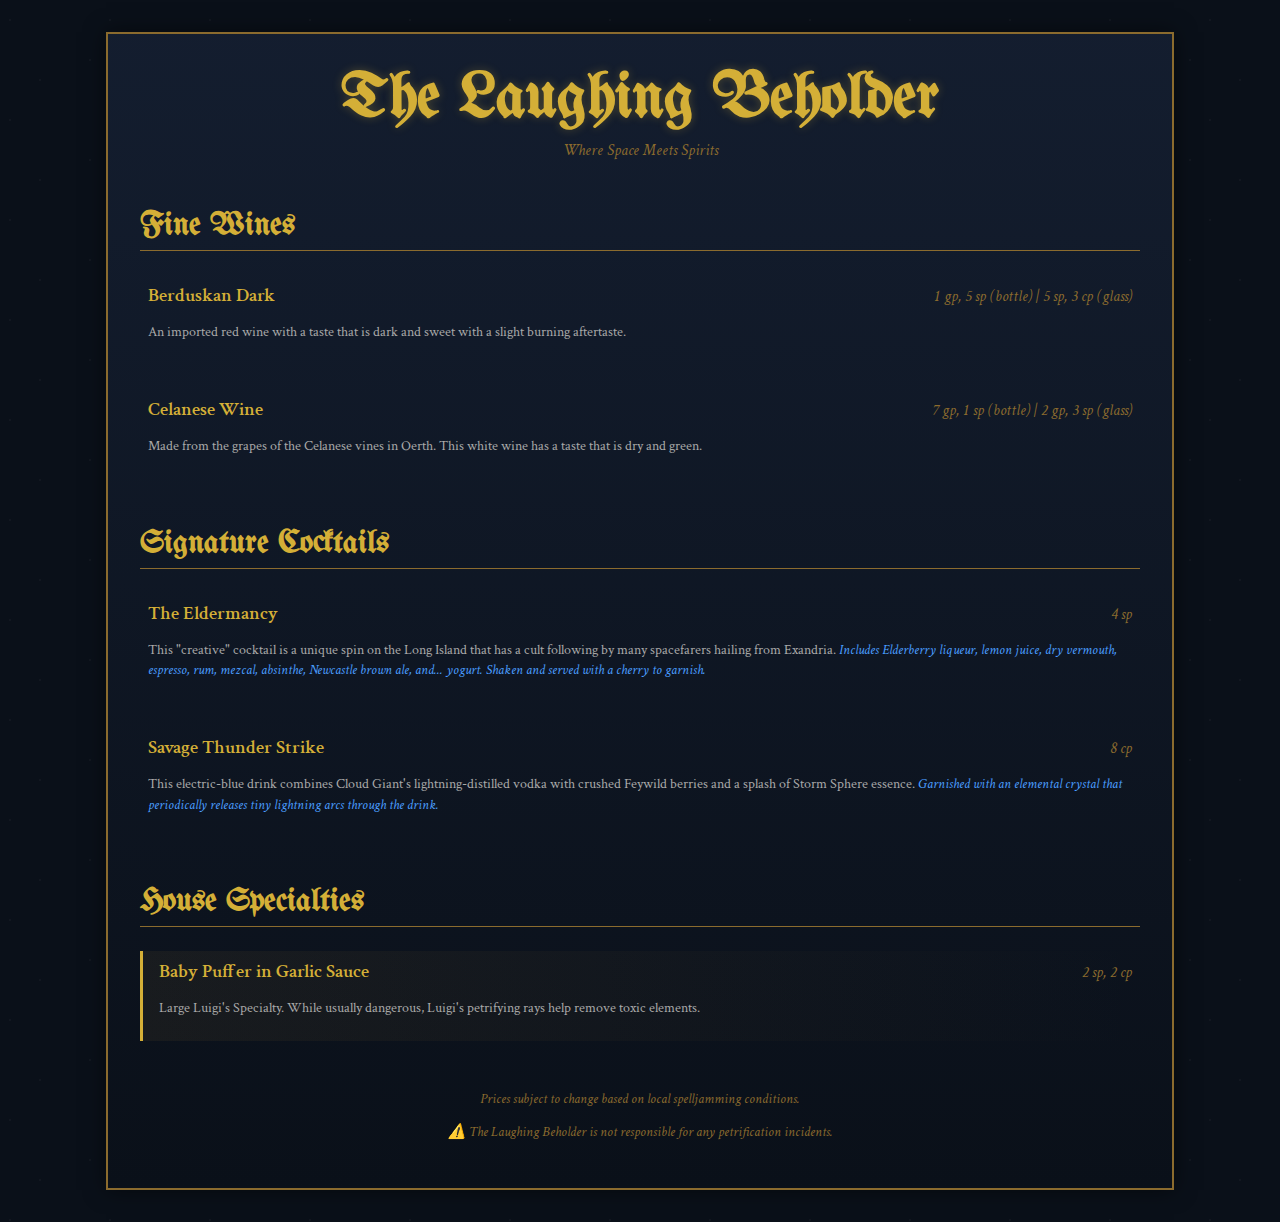
==== index.html @ add918ee "Rename index to index.html" ====
<!DOCTYPE html>
<html lang="en">
<head>
<style>
@import url('https://fonts.googleapis.com/css2?family=UnifrakturMaguntia&family=Crimson+Text:ital,wght@0,400;0,600;1,400&display=swap');

body {
  background-color: #0a1019;
  color: #d4d4d4;
  font-family: 'Crimson Text', serif;
  margin: 0;
  padding: 2rem;
  background-image: 
    radial-gradient(circle at 10% 20%, rgba(255, 255, 255, 0.03) 1px, transparent 1px),
    radial-gradient(circle at 90% 60%, rgba(255, 255, 255, 0.03) 1px, transparent 1px),
    radial-gradient(circle at 40% 80%, rgba(255, 255, 255, 0.03) 1px, transparent 1px);
  background-size: 100px 100px;
}

.container {
  max-width: 1000px;
  margin: 0 auto;
  padding: 2rem;
  background: linear-gradient(to bottom, rgba(20, 30, 48, 0.95), rgba(10, 16, 25, 0.95));
  border: 2px solid #8b6b2e;
  position: relative;
  box-shadow: 0 0 20px rgba(0,0,0,0.5);
}

.corner-decoration {
  position: absolute;
  width: 100px;
  height: 100px;
  border: 2px solid #8b6b2e;
  opacity: 0.8;
}

.top-left {
  top: -2px;
  left: -2px;
  border-right: none;
  border-bottom: none;
}

.top-right {
  top: -2px;
  right: -2px;
  border-left: none;
  border-bottom: none;
}

.bottom-left {
  bottom: -2px;
  left: -2px;
  border-right: none;
  border-top: none;
}

.bottom-right {
  bottom: -2px;
  right: -2px;
  border-left: none;
  border-top: none;
}

.header {
  text-align: center;
  margin-bottom: 3rem;
  position: relative;
}

.title {
  font-family: 'UnifrakturMaguntia', cursive;
  font-size: 4rem;
  color: #d4af37;
  margin: 0;
  text-shadow: 0 0 10px rgba(212, 175, 55, 0.3);
}

.subtitle {
  font-style: italic;
  color: #8b6b2e;
  margin-top: 0.5rem;
}

.section-title {
  font-family: 'UnifrakturMaguntia', cursive;
  color: #d4af37;
  font-size: 2rem;
  margin: 2rem 0 1rem;
  padding-bottom: 0.5rem;
  border-bottom: 1px solid #8b6b2e;
}

.menu-item {
  margin: 1.5rem 0;
  padding: 0.5rem;
  transition: background-color 0.3s;
}

.menu-item:hover {
  background-color: rgba(139, 107, 46, 0.1);
}

.item-header {
  display: flex;
  justify-content: space-between;
  align-items: baseline;
  margin-bottom: 0.3rem;
}

.item-name {
  font-weight: 600;
  color: #d4af37;
  font-size: 1.2rem;
}

.price {
  color: #8b6b2e;
  font-style: italic;
}

.description {
  color: #a8a8a8;
  font-size: 0.9rem;
  line-height: 1.4;
}

.specialty {
  background: linear-gradient(to right, rgba(139, 107, 46, 0.1), transparent);
  border-left: 3px solid #d4af37;
  padding-left: 1rem;
}

.magical-effect {
  color: #4a9eff;
  font-style: italic;
}

.footer {
  text-align: center;
  margin-top: 3rem;
  font-style: italic;
  color: #8b6b2e;
  font-size: 0.9rem;
}

.menu-section {
  margin-bottom: 3rem;
}
</style>
</head>
<body>
<div class="container">
  <div class="corner-decoration top-left"></div>
  <div class="corner-decoration top-right"></div>
  <div class="corner-decoration bottom-left"></div>
  <div class="corner-decoration bottom-right"></div>

  <div class="header">
    <h1 class="title">The Laughing Beholder</h1>
    <p class="subtitle">Where Space Meets Spirits</p>
  </div>

  <div class="menu-section">
    <h2 class="section-title">Fine Wines</h2>
    <div class="menu-item">
      <div class="item-header">
        <span class="item-name">Berduskan Dark</span>
        <span class="price">1 gp, 5 sp (bottle) | 5 sp, 3 cp (glass)</span>
      </div>
      <p class="description">An imported red wine with a taste that is dark and sweet with a slight burning aftertaste.</p>
    </div>
    
    <div class="menu-item">
      <div class="item-header">
        <span class="item-name">Celanese Wine</span>
        <span class="price">7 gp, 1 sp (bottle) | 2 gp, 3 sp (glass)</span>
      </div>
      <p class="description">Made from the grapes of the Celanese vines in Oerth. This white wine has a taste that is dry and green.</p>
    </div>
  </div>

  <div class="menu-section">
    <h2 class="section-title">Signature Cocktails</h2>
    <div class="menu-item">
      <div class="item-header">
        <span class="item-name">The Eldermancy</span>
        <span class="price">4 sp</span>
      </div>
      <p class="description">
        This "creative" cocktail is a unique spin on the Long Island that has a cult following by many spacefarers hailing from Exandria. 
        <span class="magical-effect">Includes Elderberry liqueur, lemon juice, dry vermouth, espresso, rum, mezcal, absinthe, Newcastle brown ale, and... yogurt. Shaken and served with a cherry to garnish.</span>
      </p>
    </div>
    
    <div class="menu-item">
      <div class="item-header">
        <span class="item-name">Savage Thunder Strike</span>
        <span class="price">8 cp</span>
      </div>
      <p class="description">
        This electric-blue drink combines Cloud Giant's lightning-distilled vodka with crushed Feywild berries and a splash of Storm Sphere essence. 
        <span class="magical-effect">Garnished with an elemental crystal that periodically releases tiny lightning arcs through the drink.</span>
      </p>
    </div>
  </div>

  <div class="menu-section">
    <h2 class="section-title">House Specialties</h2>
    <div class="menu-item specialty">
      <div class="item-header">
        <span class="item-name">Baby Puffer in Garlic Sauce</span>
        <span class="price">2 sp, 2 cp</span>
      </div>
      <p class="description">Large Luigi's Specialty. While usually dangerous, Luigi's petrifying rays help remove toxic elements.</p>
    </div>
  </div>

  <div class="footer">
    <p>Prices subject to change based on local spelljamming conditions.</p>
    <p>⚠️ The Laughing Beholder is not responsible for any petrification incidents.</p>
  </div>
</div>
</body>
</html>
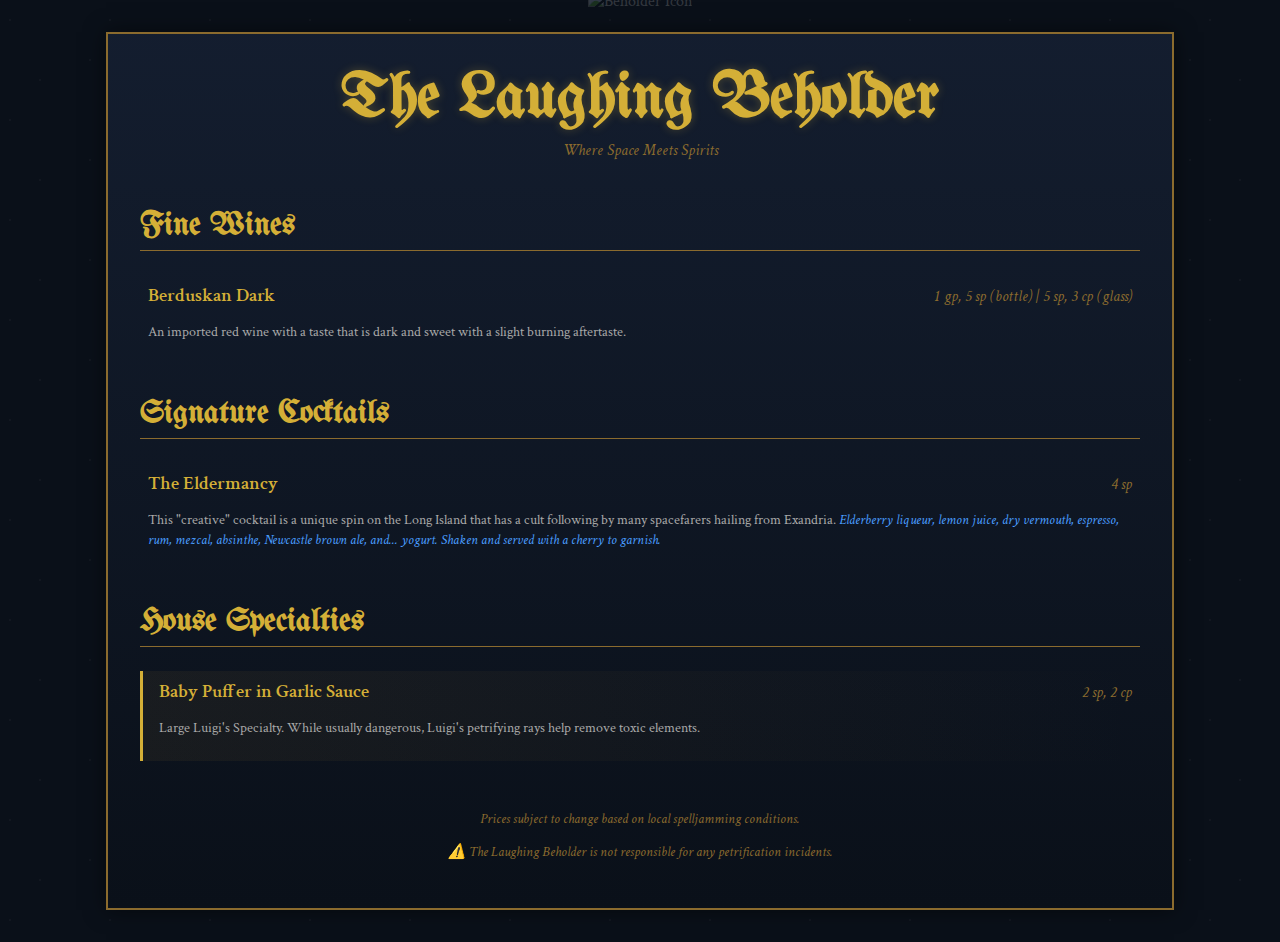
==== commit cd6c3b59: "Update index.html" ====
--- a/index.html
+++ b/index.html
@@ -1,168 +1,183 @@
 <!DOCTYPE html>
-<html lang="en">
+<html>
 <head>
-<style>
-@import url('https://fonts.googleapis.com/css2?family=UnifrakturMaguntia&family=Crimson+Text:ital,wght@0,400;0,600;1,400&display=swap');
-
-body {
-  background-color: #0a1019;
-  color: #d4d4d4;
-  font-family: 'Crimson Text', serif;
-  margin: 0;
-  padding: 2rem;
-  background-image: 
-    radial-gradient(circle at 10% 20%, rgba(255, 255, 255, 0.03) 1px, transparent 1px),
-    radial-gradient(circle at 90% 60%, rgba(255, 255, 255, 0.03) 1px, transparent 1px),
-    radial-gradient(circle at 40% 80%, rgba(255, 255, 255, 0.03) 1px, transparent 1px);
-  background-size: 100px 100px;
-}
-
-.container {
-  max-width: 1000px;
-  margin: 0 auto;
-  padding: 2rem;
-  background: linear-gradient(to bottom, rgba(20, 30, 48, 0.95), rgba(10, 16, 25, 0.95));
-  border: 2px solid #8b6b2e;
-  position: relative;
-  box-shadow: 0 0 20px rgba(0,0,0,0.5);
-}
-
-.corner-decoration {
-  position: absolute;
-  width: 100px;
-  height: 100px;
-  border: 2px solid #8b6b2e;
-  opacity: 0.8;
-}
-
-.top-left {
-  top: -2px;
-  left: -2px;
-  border-right: none;
-  border-bottom: none;
-}
-
-.top-right {
-  top: -2px;
-  right: -2px;
-  border-left: none;
-  border-bottom: none;
-}
-
-.bottom-left {
-  bottom: -2px;
-  left: -2px;
-  border-right: none;
-  border-top: none;
-}
-
-.bottom-right {
-  bottom: -2px;
-  right: -2px;
-  border-left: none;
-  border-top: none;
-}
-
-.header {
-  text-align: center;
-  margin-bottom: 3rem;
-  position: relative;
-}
-
-.title {
-  font-family: 'UnifrakturMaguntia', cursive;
-  font-size: 4rem;
-  color: #d4af37;
-  margin: 0;
-  text-shadow: 0 0 10px rgba(212, 175, 55, 0.3);
-}
-
-.subtitle {
-  font-style: italic;
-  color: #8b6b2e;
-  margin-top: 0.5rem;
-}
-
-.section-title {
-  font-family: 'UnifrakturMaguntia', cursive;
-  color: #d4af37;
-  font-size: 2rem;
-  margin: 2rem 0 1rem;
-  padding-bottom: 0.5rem;
-  border-bottom: 1px solid #8b6b2e;
-}
-
-.menu-item {
-  margin: 1.5rem 0;
-  padding: 0.5rem;
-  transition: background-color 0.3s;
-}
-
-.menu-item:hover {
-  background-color: rgba(139, 107, 46, 0.1);
-}
-
-.item-header {
-  display: flex;
-  justify-content: space-between;
-  align-items: baseline;
-  margin-bottom: 0.3rem;
-}
-
-.item-name {
-  font-weight: 600;
-  color: #d4af37;
-  font-size: 1.2rem;
-}
-
-.price {
-  color: #8b6b2e;
-  font-style: italic;
-}
-
-.description {
-  color: #a8a8a8;
-  font-size: 0.9rem;
-  line-height: 1.4;
-}
-
-.specialty {
-  background: linear-gradient(to right, rgba(139, 107, 46, 0.1), transparent);
-  border-left: 3px solid #d4af37;
-  padding-left: 1rem;
-}
-
-.magical-effect {
-  color: #4a9eff;
-  font-style: italic;
-}
-
-.footer {
-  text-align: center;
-  margin-top: 3rem;
-  font-style: italic;
-  color: #8b6b2e;
-  font-size: 0.9rem;
-}
-
-.menu-section {
-  margin-bottom: 3rem;
-}
-</style>
+  <style>
+    @import url('https://fonts.googleapis.com/css2?family=UnifrakturMaguntia&family=Crimson+Text:ital,wght@0,400;0,600;1,400&display=swap');
+
+    body {
+      background-color: #0a1019;
+      color: #d4d4d4;
+      font-family: 'Crimson Text', serif;
+      margin: 0;
+      padding: 2rem;
+      background-image: 
+        radial-gradient(circle at 10% 20%, rgba(255, 255, 255, 0.03) 1px, transparent 1px),
+        radial-gradient(circle at 90% 60%, rgba(255, 255, 255, 0.03) 1px, transparent 1px),
+        radial-gradient(circle at 40% 80%, rgba(255, 255, 255, 0.03) 1px, transparent 1px);
+      background-size: 100px 100px;
+    }
+
+    .container {
+      max-width: 1000px;
+      margin: 0 auto;
+      padding: 2rem;
+      background: linear-gradient(to bottom, rgba(20, 30, 48, 0.95), rgba(10, 16, 25, 0.95));
+      border: 2px solid #8b6b2e;
+      position: relative;
+      box-shadow: 0 0 20px rgba(0,0,0,0.5);
+    }
+
+    .corner-decoration {
+      position: absolute;
+      width: 100px;
+      height: 100px;
+      border: 2px solid #8b6b2e;
+      opacity: 0.8;
+    }
+
+    .top-left {
+      top: -2px;
+      left: -2px;
+      border-right: none;
+      border-bottom: none;
+    }
+
+    .top-right {
+      top: -2px;
+      right: -2px;
+      border-left: none;
+      border-bottom: none;
+    }
+
+    .bottom-left {
+      bottom: -2px;
+      left: -2px;
+      border-right: none;
+      border-top: none;
+    }
+
+    .bottom-right {
+      bottom: -2px;
+      right: -2px;
+      border-left: none;
+      border-top: none;
+    }
+
+    .header {
+      text-align: center;
+      margin-bottom: 3rem;
+      position: relative;
+    }
+
+    .title {
+      font-family: 'UnifrakturMaguntia', cursive;
+      font-size: 4rem;
+      color: #d4af37;
+      margin: 0;
+      text-shadow: 0 0 10px rgba(212, 175, 55, 0.3);
+    }
+
+    .subtitle {
+      font-style: italic;
+      color: #8b6b2e;
+      margin-top: 0.5rem;
+    }
+
+    .section-title {
+      font-family: 'UnifrakturMaguntia', cursive;
+      color: #d4af37;
+      font-size: 2rem;
+      margin: 2rem 0 1rem;
+      padding-bottom: 0.5rem;
+      border-bottom: 1px solid #8b6b2e;
+    }
+
+    .menu-item {
+      margin: 1.5rem 0;
+      padding: 0.5rem;
+      transition: background-color 0.3s;
+    }
+
+    .menu-item:hover {
+      background-color: rgba(139, 107, 46, 0.1);
+    }
+
+    .item-header {
+      display: flex;
+      justify-content: space-between;
+      align-items: baseline;
+      margin-bottom: 0.3rem;
+    }
+
+    .item-name {
+      font-weight: 600;
+      color: #d4af37;
+      font-size: 1.2rem;
+    }
+
+    .price {
+      color: #8b6b2e;
+      font-style: italic;
+    }
+
+    .description {
+      color: #a8a8a8;
+      font-size: 0.9rem;
+      line-height: 1.4;
+    }
+
+    .specialty {
+      background: linear-gradient(to right, rgba(139, 107, 46, 0.1), transparent);
+      border-left: 3px solid #d4af37;
+      padding-left: 1rem;
+    }
+
+    .magical-effect {
+      color: #4a9eff;
+      font-style: italic;
+    }
+
+    .footer {
+      text-align: center;
+      margin-top: 3rem;
+      font-style: italic;
+      color: #8b6b2e;
+      font-size: 0.9rem;
+    }
+
+    .beholder-icon {
+      position: absolute;
+      width: 150px;
+      height: 150px;
+      top: -75px;
+      left: 50%;
+      transform: translateX(-50%);
+      opacity: 0.2;
+    }
+
+    /* Add placeholder for beholder SVG */
+    .beholder-icon img {
+      width: 100%;
+      height: 100%;
+    }
+  </style>
 </head>
 <body>
-<div class="container">
-  <div class="corner-decoration top-left"></div>
-  <div class="corner-decoration top-right"></div>
-  <div class="corner-decoration bottom-left"></div>
-  <div class="corner-decoration bottom-right"></div>
-
-  <div class="header">
-    <h1 class="title">The Laughing Beholder</h1>
-    <p class="subtitle">Where Space Meets Spirits</p>
-  </div>
-
-  <div class="menu-section">
+  <div class="container">
+    <div class="corner-decoration top-left"></div>
+    <div class="corner-decoration top-right"></div>
+    <div class="corner-decoration bottom-left"></div>
+    <div class="corner-decoration bottom-right"></div>
+
+    <div class="header">
+      <div class="beholder-icon">
+        <img src="/api/placeholder/150/150" alt="Beholder Icon">
+      </div>
+      <h1 class="title">The Laughing Beholder</h1>
+      <p class="subtitle">Where Space Meets Spirits</p>
+    </div>
+
+    <!-- Wine Section -->
     <h2 class="section-title">Fine Wines</h2>
     <div class="menu-item">
       <div class="item-header">
@@ -172,16 +187,7 @@
       <p class="description">An imported red wine with a taste that is dark and sweet with a slight burning aftertaste.</p>
     </div>
     
-    <div class="menu-item">
-      <div class="item-header">
-        <span class="item-name">Celanese Wine</span>
-        <span class="price">7 gp, 1 sp (bottle) | 2 gp, 3 sp (glass)</span>
-      </div>
-      <p class="description">Made from the grapes of the Celanese vines in Oerth. This white wine has a taste that is dry and green.</p>
-    </div>
-  </div>
-
-  <div class="menu-section">
+    <!-- Cocktails Section -->
     <h2 class="section-title">Signature Cocktails</h2>
     <div class="menu-item">
       <div class="item-header">
@@ -190,23 +196,11 @@
       </div>
       <p class="description">
         This "creative" cocktail is a unique spin on the Long Island that has a cult following by many spacefarers hailing from Exandria. 
-        <span class="magical-effect">Includes Elderberry liqueur, lemon juice, dry vermouth, espresso, rum, mezcal, absinthe, Newcastle brown ale, and... yogurt. Shaken and served with a cherry to garnish.</span>
+        <span class="magical-effect">Elderberry liqueur, lemon juice, dry vermouth, espresso, rum, mezcal, absinthe, Newcastle brown ale, and... yogurt. Shaken and served with a cherry to garnish.</span>
       </p>
     </div>
-    
-    <div class="menu-item">
-      <div class="item-header">
-        <span class="item-name">Savage Thunder Strike</span>
-        <span class="price">8 cp</span>
-      </div>
-      <p class="description">
-        This electric-blue drink combines Cloud Giant's lightning-distilled vodka with crushed Feywild berries and a splash of Storm Sphere essence. 
-        <span class="magical-effect">Garnished with an elemental crystal that periodically releases tiny lightning arcs through the drink.</span>
-      </p>
-    </div>
-  </div>
-
-  <div class="menu-section">
+
+    <!-- Food Section -->
     <h2 class="section-title">House Specialties</h2>
     <div class="menu-item specialty">
       <div class="item-header">
@@ -215,12 +209,11 @@
       </div>
       <p class="description">Large Luigi's Specialty. While usually dangerous, Luigi's petrifying rays help remove toxic elements.</p>
     </div>
+
+    <div class="footer">
+      <p>Prices subject to change based on local spelljamming conditions.</p>
+      <p>⚠️ The Laughing Beholder is not responsible for any petrification incidents.</p>
+    </div>
   </div>
-
-  <div class="footer">
-    <p>Prices subject to change based on local spelljamming conditions.</p>
-    <p>⚠️ The Laughing Beholder is not responsible for any petrification incidents.</p>
-  </div>
-</div>
 </body>
 </html>
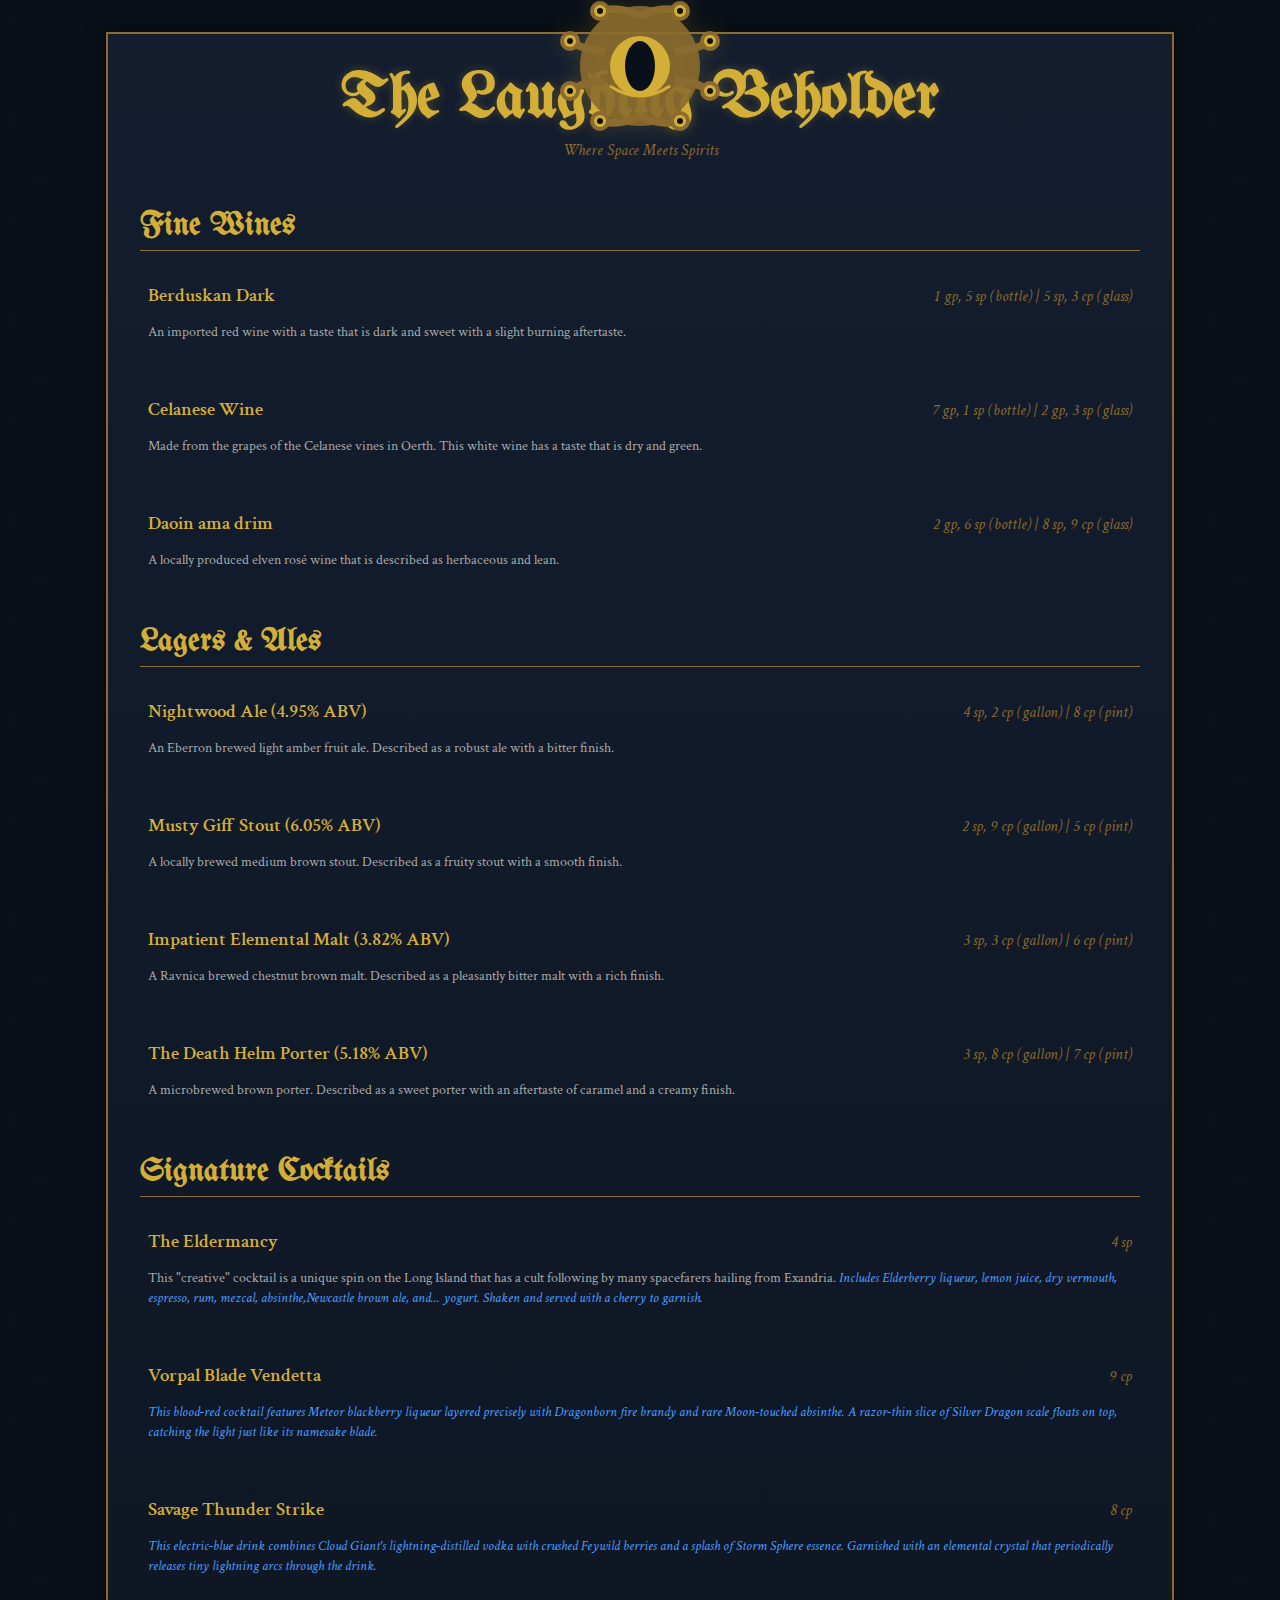
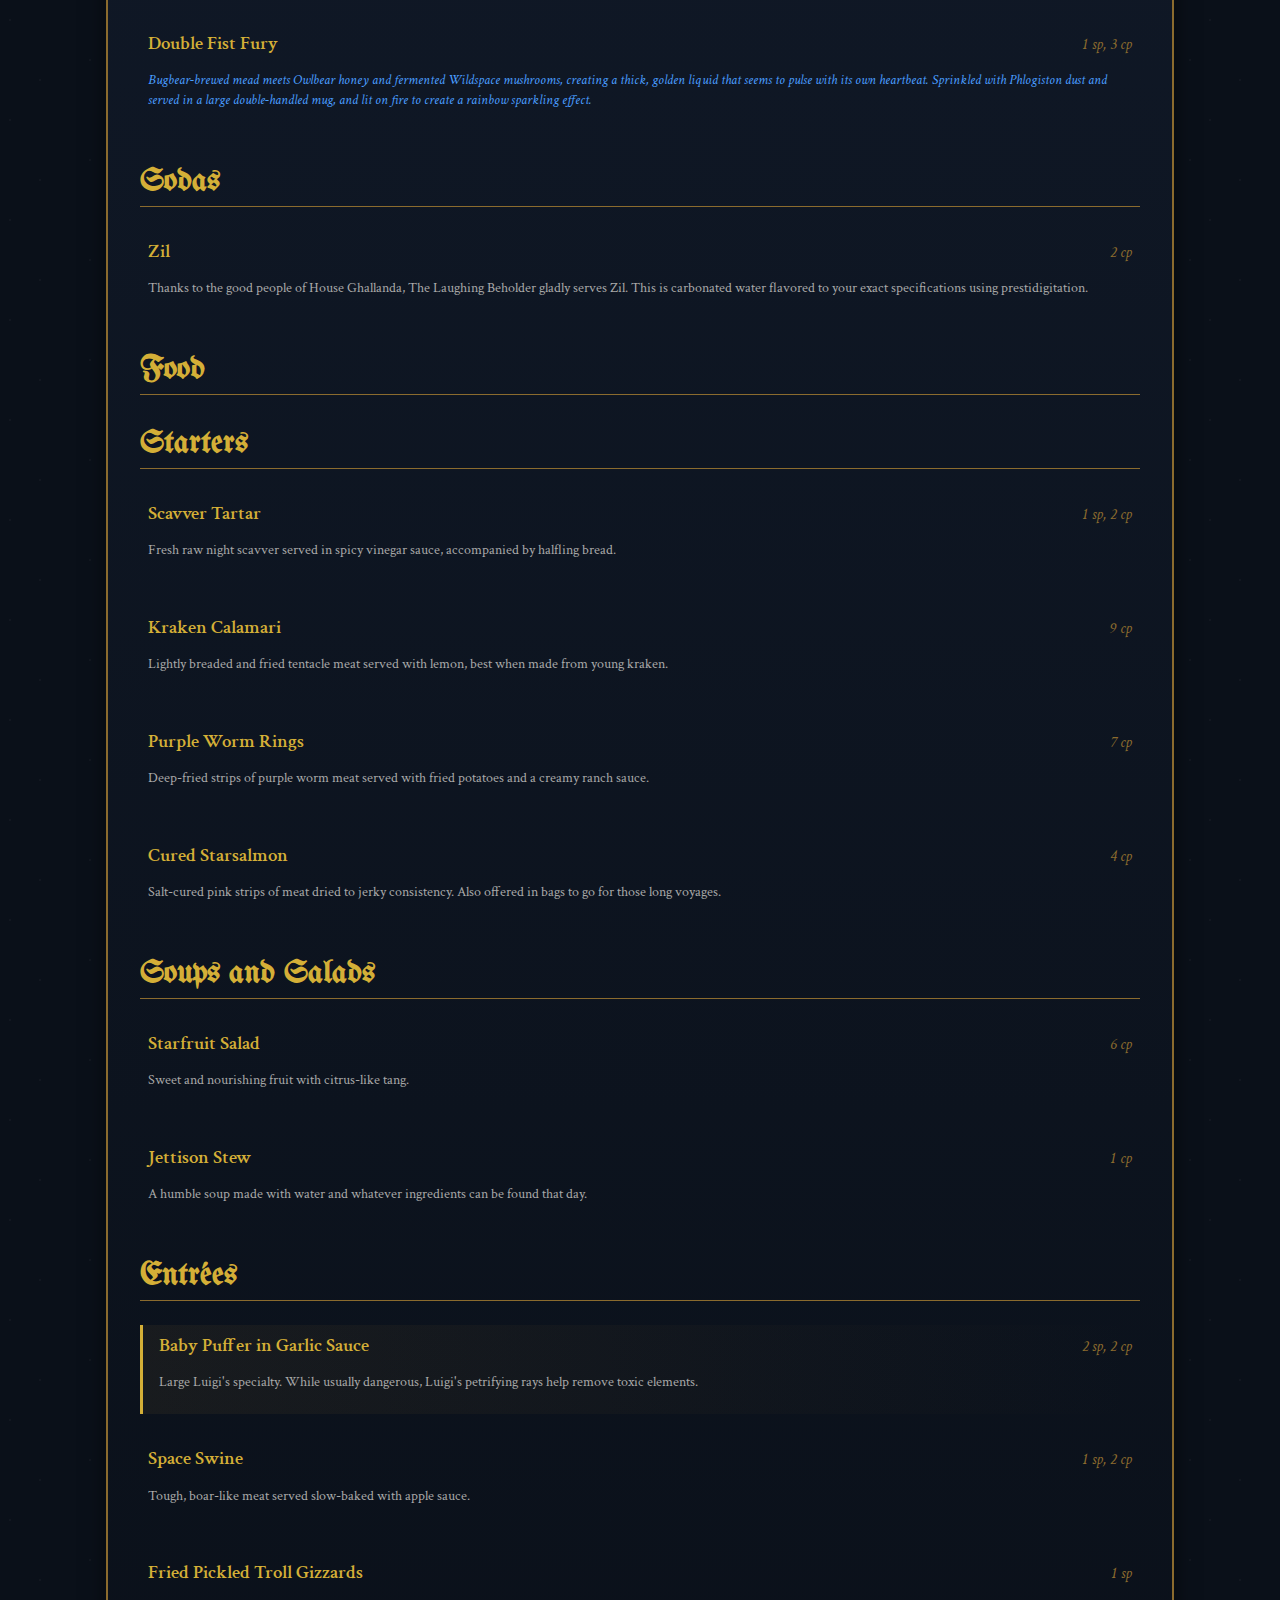
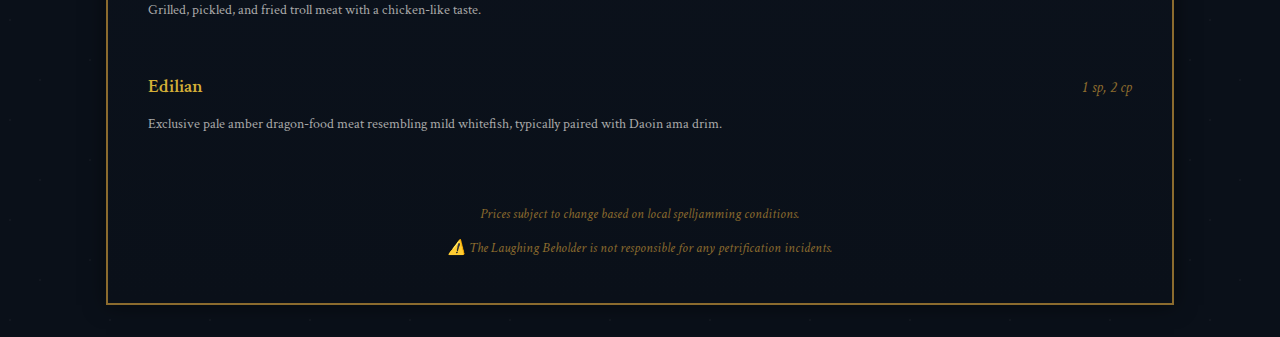
==== commit 79144318: "Update index.html" ====
--- a/index.html
+++ b/index.html
@@ -69,6 +69,48 @@
       position: relative;
     }
 
+    .beholder-icon {
+      position: absolute;
+      width: 200px;
+      height: 200px;
+      top: -100px;
+      left: 50%;
+      transform: translateX(-50%);
+    }
+
+    .beholder-svg {
+      width: 100%;
+      height: 100%;
+      filter: drop-shadow(0 0 10px rgba(212, 175, 55, 0.2));
+    }
+
+    .beholder-eye {
+      animation: blink 4s infinite;
+    }
+
+    .eye-stalk {
+      animation: float 3s infinite;
+      transform-origin: center;
+    }
+
+    .eye-stalk:nth-child(odd) {
+      animation-delay: 0.5s;
+    }
+
+    .eye-stalk:nth-child(even) {
+      animation-delay: 1s;
+    }
+
+    @keyframes blink {
+      0%, 96%, 98% { transform: scaleY(1); }
+      97% { transform: scaleY(0.1); }
+    }
+
+    @keyframes float {
+      0%, 100% { transform: rotate(0deg); }
+      50% { transform: rotate(5deg); }
+    }
+
     .title {
       font-family: 'UnifrakturMaguntia', cursive;
       font-size: 4rem;
@@ -143,22 +185,6 @@
       font-style: italic;
       color: #8b6b2e;
       font-size: 0.9rem;
-    }
-
-    .beholder-icon {
-      position: absolute;
-      width: 150px;
-      height: 150px;
-      top: -75px;
-      left: 50%;
-      transform: translateX(-50%);
-      opacity: 0.2;
-    }
-
-    /* Add placeholder for beholder SVG */
-    .beholder-icon img {
-      width: 100%;
-      height: 100%;
     }
   </style>
 </head>
@@ -171,7 +197,77 @@
 
     <div class="header">
       <div class="beholder-icon">
-        <img src="/api/placeholder/150/150" alt="Beholder Icon">
+        <svg viewBox="0 0 200 200" class="beholder-svg">
+          <!-- Main body circle -->
+          <circle cx="100" cy="100" r="60" fill="#8b6b2e" opacity="0.9"/>
+          
+          <!-- Central eye -->
+          <g class="beholder-eye">
+            <circle cx="100" cy="100" r="30" fill="#d4af37"/>
+            <ellipse cx="100" cy="100" rx="15" ry="25" fill="#0a1019"/>
+          </g>
+          
+          <!-- Eye stalks -->
+          <g class="eye-stalk">
+            <path d="M100,50 Q120,40 140,45" stroke="#8b6b2e" stroke-width="8" fill="none"/>
+            <circle cx="140" cy="45" r="10" fill="#8b6b2e"/>
+            <circle cx="140" cy="45" r="6" fill="#d4af37"/>
+            <circle cx="140" cy="45" r="3" fill="#0a1019"/>
+          </g>
+          
+          <g class="eye-stalk">
+            <path d="M135,85 Q155,85 170,75" stroke="#8b6b2e" stroke-width="8" fill="none"/>
+            <circle cx="170" cy="75" r="10" fill="#8b6b2e"/>
+            <circle cx="170" cy="75" r="6" fill="#d4af37"/>
+            <circle cx="170" cy="75" r="3" fill="#0a1019"/>
+          </g>
+          
+          <g class="eye-stalk">
+            <path d="M135,115 Q155,115 170,125" stroke="#8b6b2e" stroke-width="8" fill="none"/>
+            <circle cx="170" cy="125" r="10" fill="#8b6b2e"/>
+            <circle cx="170" cy="125" r="6" fill="#d4af37"/>
+            <circle cx="170" cy="125" r="3" fill="#0a1019"/>
+          </g>
+          
+          <g class="eye-stalk">
+            <path d="M100,150 Q120,160 140,155" stroke="#8b6b2e" stroke-width="8" fill="none"/>
+            <circle cx="140" cy="155" r="10" fill="#8b6b2e"/>
+            <circle cx="140" cy="155" r="6" fill="#d4af37"/>
+            <circle cx="140" cy="155" r="3" fill="#0a1019"/>
+          </g>
+          
+          <!-- Mirror the stalks for the left side -->
+          <g class="eye-stalk">
+            <path d="M100,50 Q80,40 60,45" stroke="#8b6b2e" stroke-width="8" fill="none"/>
+            <circle cx="60" cy="45" r="10" fill="#8b6b2e"/>
+            <circle cx="60" cy="45" r="6" fill="#d4af37"/>
+            <circle cx="60" cy="45" r="3" fill="#0a1019"/>
+          </g>
+          
+          <g class="eye-stalk">
+            <path d="M65,85 Q45,85 30,75" stroke="#8b6b2e" stroke-width="8" fill="none"/>
+            <circle cx="30" cy="75" r="10" fill="#8b6b2e"/>
+            <circle cx="30" cy="75" r="6" fill="#d4af37"/>
+            <circle cx="30" cy="75" r="3" fill="#0a1019"/>
+          </g>
+          
+          <g class="eye-stalk">
+            <path d="M65,115 Q45,115 30,125" stroke="#8b6b2e" stroke-width="8" fill="none"/>
+            <circle cx="30" cy="125" r="10" fill="#8b6b2e"/>
+            <circle cx="30" cy="125" r="6" fill="#d4af37"/>
+            <circle cx="30" cy="125" r="3" fill="#0a1019"/>
+          </g>
+          
+          <g class="eye-stalk">
+            <path d="M100,150 Q80,160 60,155" stroke="#8b6b2e" stroke-width="8" fill="none"/>
+            <circle cx="60" cy="155" r="10" fill="#8b6b2e"/>
+            <circle cx="60" cy="155" r="6" fill="#d4af37"/>
+            <circle cx="60" cy="155" r="3" fill="#0a1019"/>
+          </g>
+          
+          <!-- Mouth -->
+          <path d="M70,120 Q100,140 130,120" stroke="#d4af37" stroke-width="3" fill="none"/>
+        </svg>
       </div>
       <h1 class="title">The Laughing Beholder</h1>
       <p class="subtitle">Where Space Meets Spirits</p>
@@ -186,7 +282,57 @@
       </div>
       <p class="description">An imported red wine with a taste that is dark and sweet with a slight burning aftertaste.</p>
     </div>
-    
+
+    <div class="menu-item">
+      <div class="item-header">
+        <span class="item-name">Celanese Wine</span>
+        <span class="price">7 gp, 1 sp (bottle) | 2 gp, 3 sp (glass)</span>
+      </div>
+      <p class="description">Made from the grapes of the Celanese vines in Oerth. This white wine has a taste that is dry and green.</p>
+    </div>
+
+    <div class="menu-item">
+      <div class="item-header">
+        <span class="item-name">Daoin ama drim</span>
+        <span class="price">2 gp, 6 sp (bottle) | 8 sp, 9 cp (glass)</span>
+      </div>
+      <p class="description">A locally produced elven rosé wine that is described as herbaceous and lean.</p>
+    </div>
+
+    <!-- Lagers & Ales Section -->
+    <h2 class="section-title">Lagers & Ales</h2>
+    <div class="menu-item">
+      <div class="item-header">
+        <span class="item-name">Nightwood Ale (4.95% ABV)</span>
+        <span class="price">4 sp, 2 cp (gallon) | 8 cp (pint)</span>
+      </div>
+      <p class="description">An Eberron brewed light amber fruit ale. Described as a robust ale with a bitter finish.</p>
+    </div>
+
+    <div class="menu-item">
+      <div class="item-header">
+        <span class="item-name">Musty Giff Stout (6.05% ABV)</span>
+        <span class="price">2 sp, 9 cp (gallon) | 5 cp (pint)</span>
+      </div>
+      <p class="description">A locally brewed medium brown stout. Described as a fruity stout with a smooth finish.</p>
+    </div>
+
+    <div class="menu-item">
+      <div class="item-header">
+        <span class="item-name">Impatient Elemental Malt (3.82% ABV)</span>
+        <span class="price">3 sp, 3 cp (gallon) | 6 cp (pint)</span>
+      </div>
+      <p class="description">A Ravnica brewed chestnut brown malt. Described as a pleasantly bitter malt with a rich finish.</p>
+    </div>
+
+    <div class="menu-item">
+      <div class="item-header">
+        <span class="item-name">The Death Helm Porter (5.18% ABV)</span>
+        <span class="price">3 sp, 8 cp (gallon) | 7 cp (pint)</span>
+      </div>
+      <p class="description">A microbrewed brown porter. Described as a sweet porter with an aftertaste of caramel and a creamy finish.</p>
+    </div>
+
     <!-- Cocktails Section -->
     <h2 class="section-title">Signature Cocktails</h2>
     <div class="menu-item">
@@ -196,18 +342,137 @@
       </div>
       <p class="description">
         This "creative" cocktail is a unique spin on the Long Island that has a cult following by many spacefarers hailing from Exandria. 
-        <span class="magical-effect">Elderberry liqueur, lemon juice, dry vermouth, espresso, rum, mezcal, absinthe, Newcastle brown ale, and... yogurt. Shaken and served with a cherry to garnish.</span>
+        <span class="magical-effect">Includes Elderberry liqueur, lemon juice, dry vermouth, espresso, rum, mezcal, absinthe,Newcastle brown ale, and... yogurt. Shaken and served with a cherry to garnish.</span>
       </p>
     </div>
 
+    <div class="menu-item">
+      <div class="item-header">
+        <span class="item-name">Vorpal Blade Vendetta</span>
+        <span class="price">9 cp</span>
+      </div>
+      <p class="description">
+        <span class="magical-effect">This blood-red cocktail features Meteor blackberry liqueur layered precisely with Dragonborn fire brandy and rare Moon-touched absinthe. A razor-thin slice of Silver Dragon scale floats on top, catching the light just like its namesake blade.</span>
+      </p>
+    </div>
+
+    <div class="menu-item">
+      <div class="item-header">
+        <span class="item-name">Savage Thunder Strike</span>
+        <span class="price">8 cp</span>
+      </div>
+      <p class="description">
+        <span class="magical-effect">This electric-blue drink combines Cloud Giant's lightning-distilled vodka with crushed Feywild berries and a splash of Storm Sphere essence. Garnished with an elemental crystal that periodically releases tiny lightning arcs through the drink.</span>
+      </p>
+    </div>
+
+    <div class="menu-item">
+      <div class="item-header">
+        <span class="item-name">Double Fist Fury</span>
+        <span class="price">1 sp, 3 cp</span>
+      </div>
+      <p class="description">
+        <span class="magical-effect">Bugbear-brewed mead meets Owlbear honey and fermented Wildspace mushrooms, creating a thick, golden liquid that seems to pulse with its own heartbeat. Sprinkled with Phlogiston dust and served in a large double-handled mug, and lit on fire to create a rainbow sparkling effect.</span>
+      </p>
+    </div>
+
+    <!-- Sodas Section -->
+    <h2 class="section-title">Sodas</h2>
+    <div class="menu-item">
+      <div class="item-header">
+        <span class="item-name">Zil</span>
+        <span class="price">2 cp</span>
+      </div>
+      <p class="description">Thanks to the good people of House Ghallanda, The Laughing Beholder gladly serves Zil. This is carbonated water flavored to your exact specifications using prestidigitation.</p>
+    </div>
+
     <!-- Food Section -->
-    <h2 class="section-title">House Specialties</h2>
+    <h2 class="section-title">Food</h2>
+    
+    <!-- Starters -->
+    <h3 class="section-title">Starters</h3>
+    <div class="menu-item">
+      <div class="item-header">
+        <span class="item-name">Scavver Tartar</span>
+        <span class="price">1 sp, 2 cp</span>
+      </div>
+      <p class="description">Fresh raw night scavver served in spicy vinegar sauce, accompanied by halfling bread.</p>
+    </div>
+
+    <div class="menu-item">
+      <div class="item-header">
+        <span class="item-name">Kraken Calamari</span>
+        <span class="price">9 cp</span>
+      </div>
+      <p class="description">Lightly breaded and fried tentacle meat served with lemon, best when made from young kraken.</p>
+    </div>
+
+    <div class="menu-item">
+      <div class="item-header">
+        <span class="item-name">Purple Worm Rings</span>
+        <span class="price">7 cp</span>
+      </div>
+      <p class="description">Deep-fried strips of purple worm meat served with fried potatoes and a creamy ranch sauce.</p>
+    </div>
+
+    <div class="menu-item">
+      <div class="item-header">
+        <span class="item-name">Cured Starsalmon</span>
+        <span class="price">4 cp</span>
+      </div>
+      <p class="description">Salt-cured pink strips of meat dried to jerky consistency. Also offered in bags to go for those long voyages.</p>
+    </div>
+
+    <!-- Soups and Salads -->
+    <h3 class="section-title">Soups and Salads</h3>
+    <div class="menu-item">
+      <div class="item-header">
+        <span class="item-name">Starfruit Salad</span>
+        <span class="price">6 cp</span>
+      </div>
+      <p class="description">Sweet and nourishing fruit with citrus-like tang.</p>
+    </div>
+
+    <div class="menu-item">
+      <div class="item-header">
+        <span class="item-name">Jettison Stew</span>
+        <span class="price">1 cp</span>
+      </div>
+      <p class="description">A humble soup made with water and whatever ingredients can be found that day.</p>
+    </div>
+
+    <!-- Entrées -->
+    <h3 class="section-title">Entrées</h3>
     <div class="menu-item specialty">
       <div class="item-header">
         <span class="item-name">Baby Puffer in Garlic Sauce</span>
         <span class="price">2 sp, 2 cp</span>
       </div>
-      <p class="description">Large Luigi's Specialty. While usually dangerous, Luigi's petrifying rays help remove toxic elements.</p>
+      <p class="description">Large Luigi's specialty. While usually dangerous, Luigi's petrifying rays help remove toxic elements.</p>
+    </div>
+
+    <div class="menu-item">
+      <div class="item-header">
+        <span class="item-name">Space Swine</span>
+        <span class="price">1 sp, 2 cp</span>
+      </div>
+      <p class="description">Tough, boar-like meat served slow-baked with apple sauce.</p>
+    </div>
+
+    <div class="menu-item">
+      <div class="item-header">
+        <span class="item-name">Fried Pickled Troll Gizzards</span>
+        <span class="price">1 sp</span>
+      </div>
+      <p class="description">Grilled, pickled, and fried troll meat with a chicken-like taste.</p>
+    </div>
+
+    <div class="menu-item">
+      <div class="item-header">
+        <span class="item-name">Edilian</span>
+        <span class="price">1 sp, 2 cp</span>
+      </div>
+      <p class="description">Exclusive pale amber dragon-food meat resembling mild whitefish, typically paired with Daoin ama drim.</p>
     </div>
 
     <div class="footer">
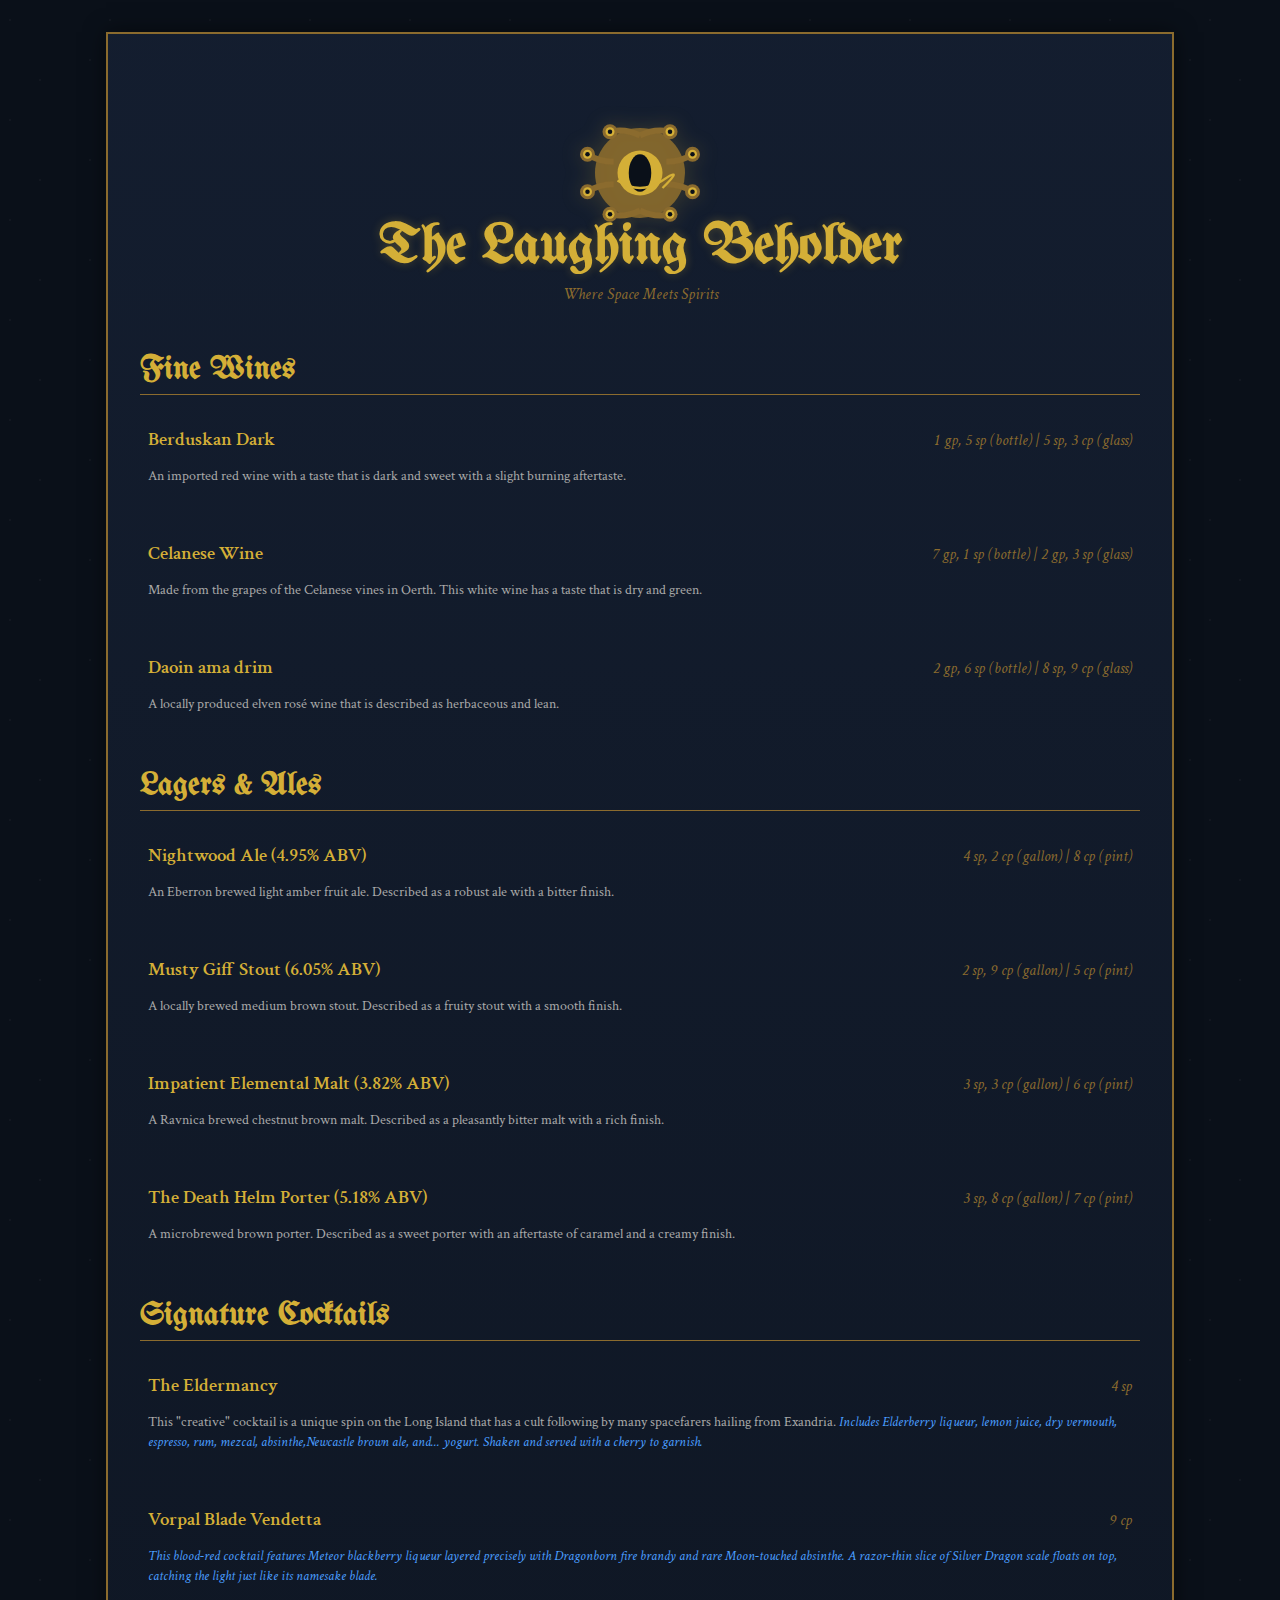
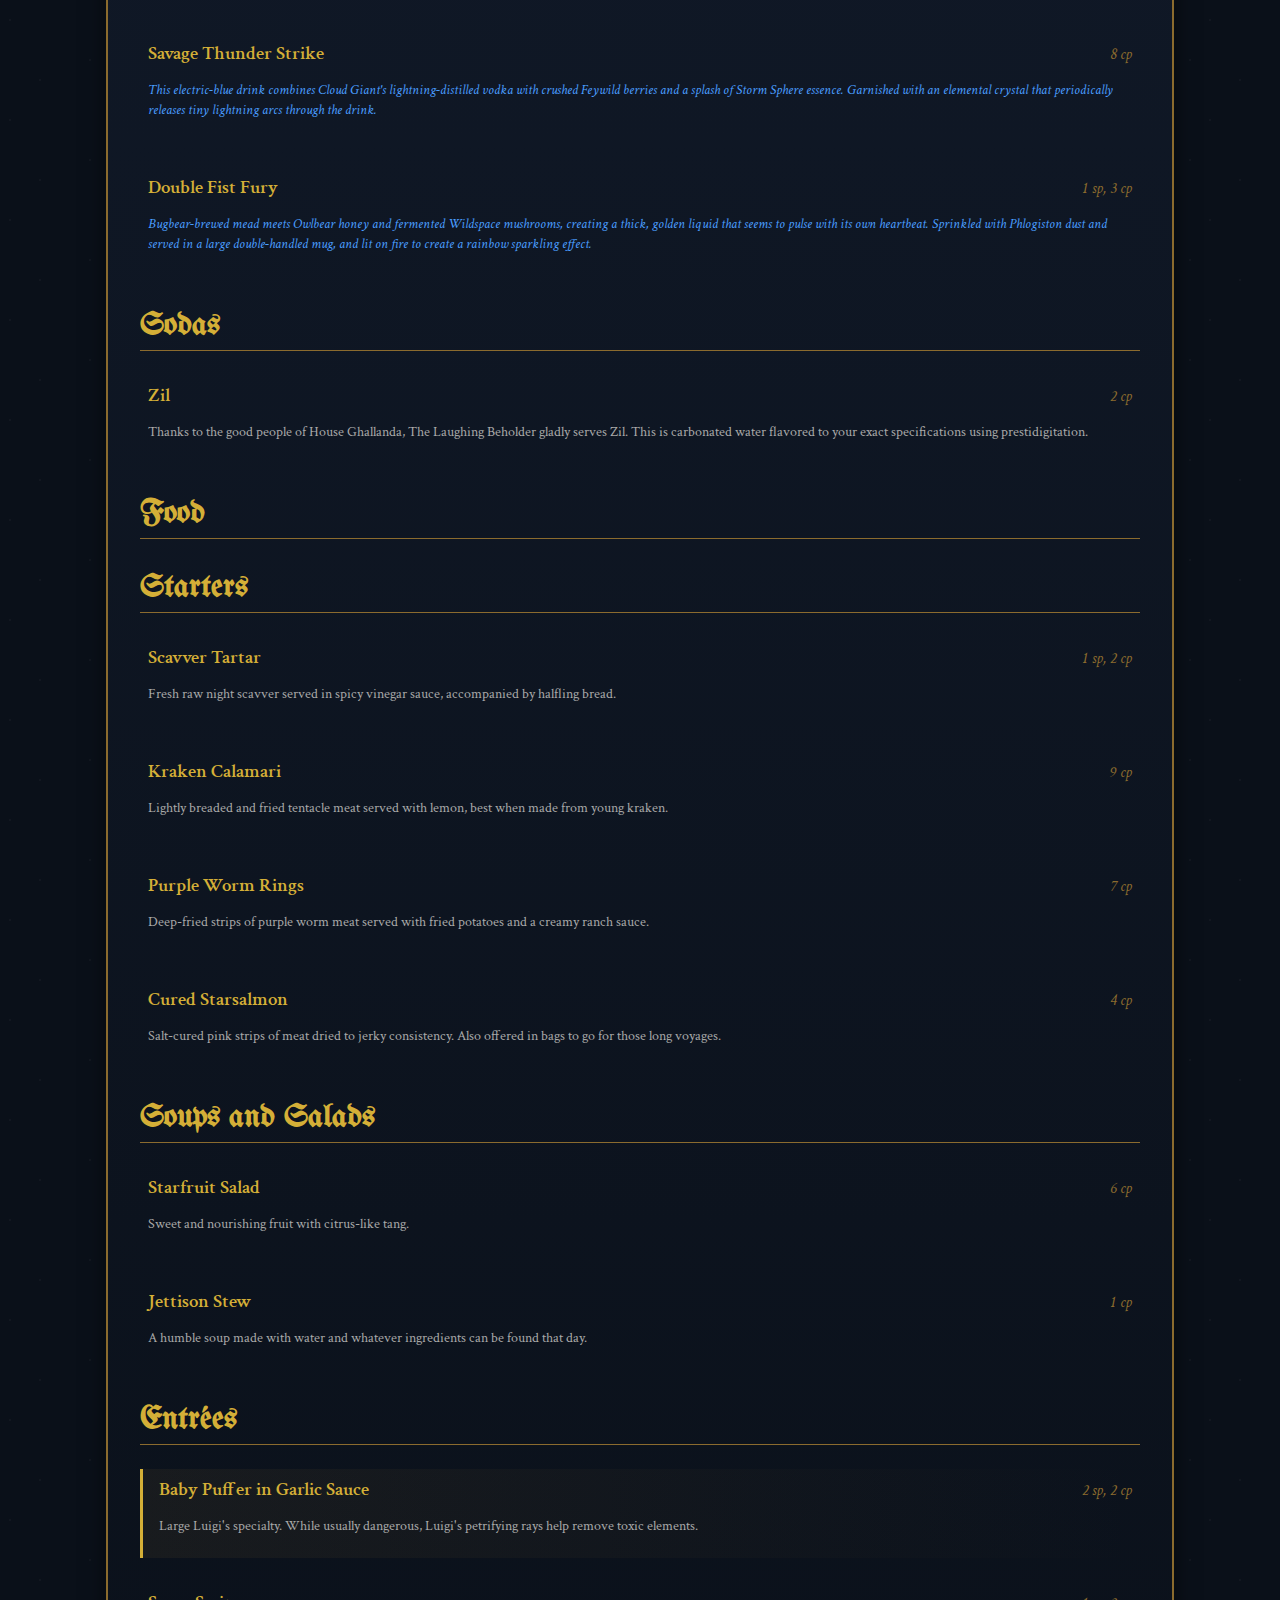
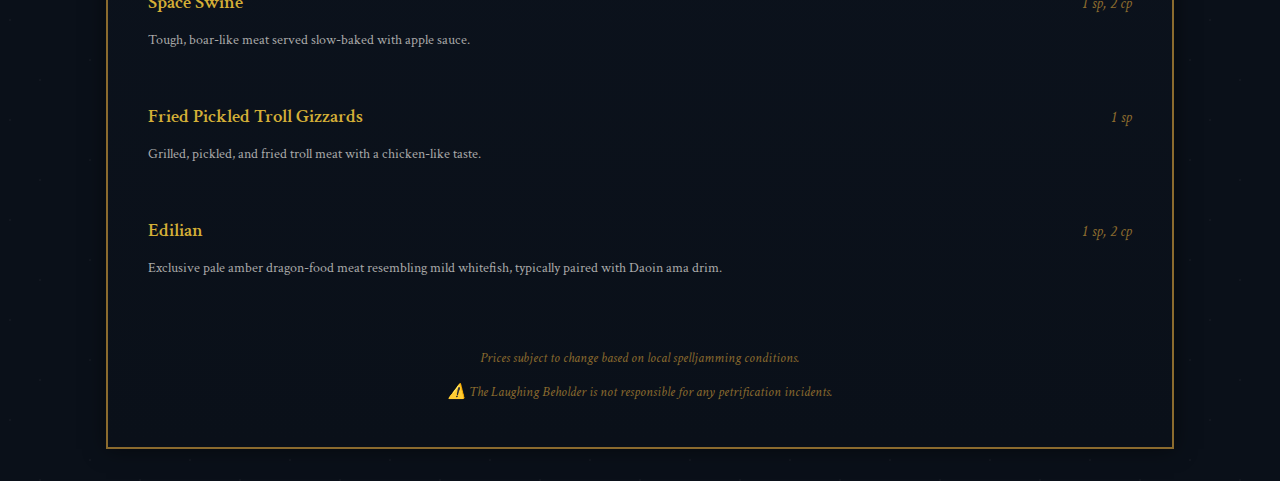
==== commit a2461559: "Update index.html" ====
--- a/index.html
+++ b/index.html
@@ -64,18 +64,17 @@
     }
 
     .header {
-      text-align: center;
-      margin-bottom: 3rem;
-      position: relative;
+        text-align: center;
+        margin-bottom: 3rem;
+        position: relative;
+        padding-top: 2rem; /* Added padding to accommodate the new layout */
     }
 
     .beholder-icon {
-      position: absolute;
-      width: 200px;
-      height: 200px;
-      top: -100px;
-      left: 50%;
-      transform: translateX(-50%);
+        position: relative; /* Changed from absolute */
+        width: 150px; /* Reduced from 200px */
+        height: 150px;
+        margin: 0 auto -30px; /* Centers the icon and overlaps slightly with title */
     }
 
     .beholder-svg {
@@ -112,11 +111,13 @@
     }
 
     .title {
-      font-family: 'UnifrakturMaguntia', cursive;
-      font-size: 4rem;
-      color: #d4af37;
-      margin: 0;
-      text-shadow: 0 0 10px rgba(212, 175, 55, 0.3);
+        font-family: 'UnifrakturMaguntia', cursive;
+        font-size: 3.5rem; /* Slightly smaller */
+        color: #d4af37;
+        margin: 0;
+        text-shadow: 0 0 10px rgba(212, 175, 55, 0.3);
+        position: relative; /* Added for z-index control */
+        z-index: 1; /* Ensures title stays above beholder */
     }
 
     .subtitle {
@@ -266,7 +267,8 @@
           </g>
           
           <!-- Mouth -->
-          <path d="M70,120 Q100,140 130,120" stroke="#d4af37" stroke-width="3" fill="none"/>
+          <!-- Replace the existing mouth path with this -->
+          <path d="M70,110 Q100,130 130,110 T130,120" stroke="#d4af37" stroke-width="3" fill="none"/>
         </svg>
       </div>
       <h1 class="title">The Laughing Beholder</h1>
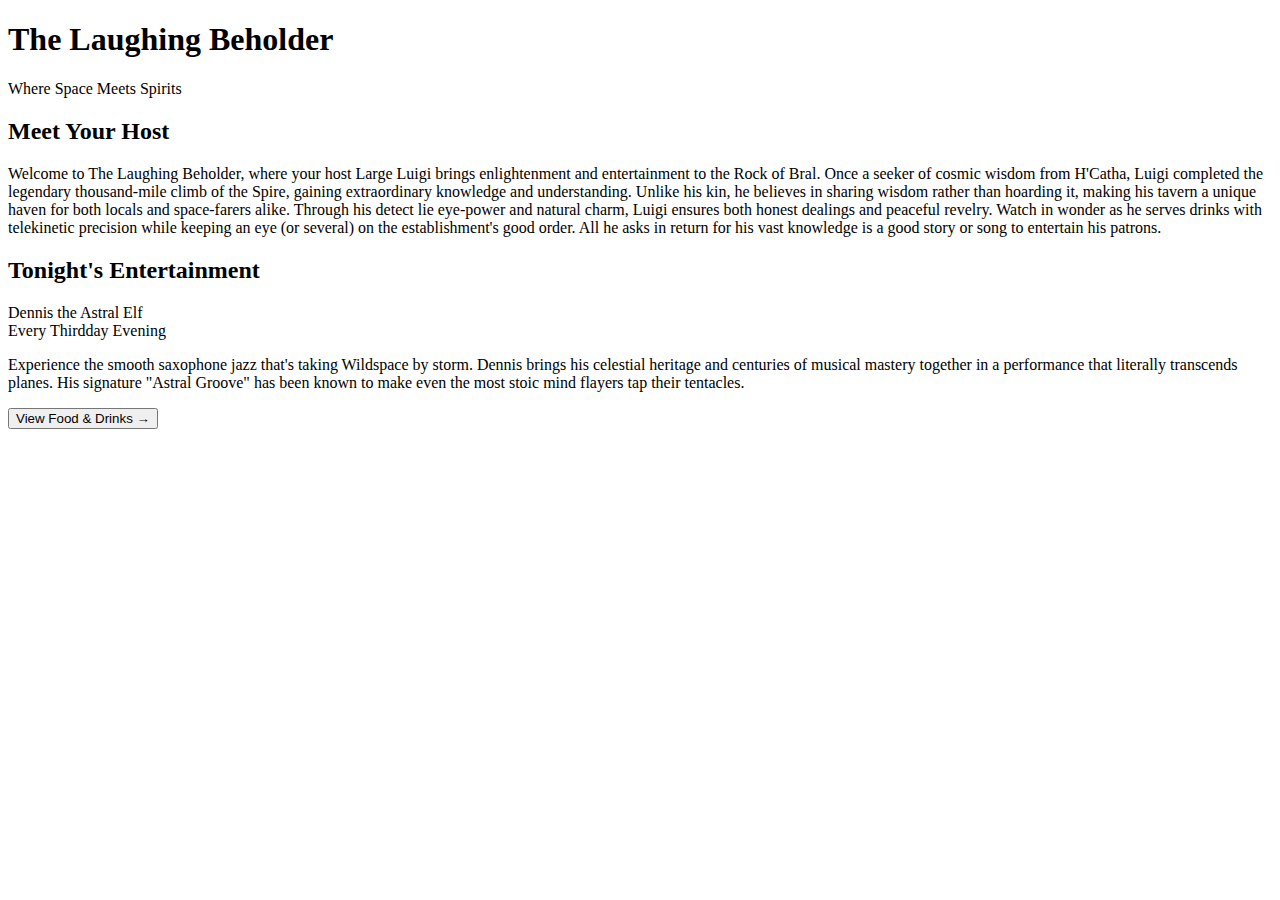
==== commit 1f0ab5f8: "Update index.html" ====
--- a/index.html
+++ b/index.html
@@ -1,485 +1,44 @@
 <!DOCTYPE html>
 <html>
 <head>
-  <style>
-    @import url('https://fonts.googleapis.com/css2?family=UnifrakturMaguntia&family=Crimson+Text:ital,wght@0,400;0,600;1,400&display=swap');
-
-    body {
-      background-color: #0a1019;
-      color: #d4d4d4;
-      font-family: 'Crimson Text', serif;
-      margin: 0;
-      padding: 2rem;
-      background-image: 
-        radial-gradient(circle at 10% 20%, rgba(255, 255, 255, 0.03) 1px, transparent 1px),
-        radial-gradient(circle at 90% 60%, rgba(255, 255, 255, 0.03) 1px, transparent 1px),
-        radial-gradient(circle at 40% 80%, rgba(255, 255, 255, 0.03) 1px, transparent 1px);
-      background-size: 100px 100px;
-    }
-
-    .container {
-      max-width: 1000px;
-      margin: 0 auto;
-      padding: 2rem;
-      background: linear-gradient(to bottom, rgba(20, 30, 48, 0.95), rgba(10, 16, 25, 0.95));
-      border: 2px solid #8b6b2e;
-      position: relative;
-      box-shadow: 0 0 20px rgba(0,0,0,0.5);
-    }
-
-    .corner-decoration {
-      position: absolute;
-      width: 100px;
-      height: 100px;
-      border: 2px solid #8b6b2e;
-      opacity: 0.8;
-    }
-
-    .top-left {
-      top: -2px;
-      left: -2px;
-      border-right: none;
-      border-bottom: none;
-    }
-
-    .top-right {
-      top: -2px;
-      right: -2px;
-      border-left: none;
-      border-bottom: none;
-    }
-
-    .bottom-left {
-      bottom: -2px;
-      left: -2px;
-      border-right: none;
-      border-top: none;
-    }
-
-    .bottom-right {
-      bottom: -2px;
-      right: -2px;
-      border-left: none;
-      border-top: none;
-    }
-
-    .header {
-        text-align: center;
-        margin-bottom: 3rem;
-        position: relative;
-        padding-top: 2rem; /* Added padding to accommodate the new layout */
-    }
-
-    .beholder-icon {
-        position: relative; /* Changed from absolute */
-        width: 150px; /* Reduced from 200px */
-        height: 150px;
-        margin: 0 auto -30px; /* Centers the icon and overlaps slightly with title */
-    }
-
-    .beholder-svg {
-      width: 100%;
-      height: 100%;
-      filter: drop-shadow(0 0 10px rgba(212, 175, 55, 0.2));
-    }
-
-    .beholder-eye {
-      animation: blink 4s infinite;
-    }
-
-    .eye-stalk {
-      animation: float 3s infinite;
-      transform-origin: center;
-    }
-
-    .eye-stalk:nth-child(odd) {
-      animation-delay: 0.5s;
-    }
-
-    .eye-stalk:nth-child(even) {
-      animation-delay: 1s;
-    }
-
-    @keyframes blink {
-      0%, 96%, 98% { transform: scaleY(1); }
-      97% { transform: scaleY(0.1); }
-    }
-
-    @keyframes float {
-      0%, 100% { transform: rotate(0deg); }
-      50% { transform: rotate(5deg); }
-    }
-
-    .title {
-        font-family: 'UnifrakturMaguntia', cursive;
-        font-size: 3.5rem; /* Slightly smaller */
-        color: #d4af37;
-        margin: 0;
-        text-shadow: 0 0 10px rgba(212, 175, 55, 0.3);
-        position: relative; /* Added for z-index control */
-        z-index: 1; /* Ensures title stays above beholder */
-    }
-
-    .subtitle {
-      font-style: italic;
-      color: #8b6b2e;
-      margin-top: 0.5rem;
-    }
-
-    .section-title {
-      font-family: 'UnifrakturMaguntia', cursive;
-      color: #d4af37;
-      font-size: 2rem;
-      margin: 2rem 0 1rem;
-      padding-bottom: 0.5rem;
-      border-bottom: 1px solid #8b6b2e;
-    }
-
-    .menu-item {
-      margin: 1.5rem 0;
-      padding: 0.5rem;
-      transition: background-color 0.3s;
-    }
-
-    .menu-item:hover {
-      background-color: rgba(139, 107, 46, 0.1);
-    }
-
-    .item-header {
-      display: flex;
-      justify-content: space-between;
-      align-items: baseline;
-      margin-bottom: 0.3rem;
-    }
-
-    .item-name {
-      font-weight: 600;
-      color: #d4af37;
-      font-size: 1.2rem;
-    }
-
-    .price {
-      color: #8b6b2e;
-      font-style: italic;
-    }
-
-    .description {
-      color: #a8a8a8;
-      font-size: 0.9rem;
-      line-height: 1.4;
-    }
-
-    .specialty {
-      background: linear-gradient(to right, rgba(139, 107, 46, 0.1), transparent);
-      border-left: 3px solid #d4af37;
-      padding-left: 1rem;
-    }
-
-    .magical-effect {
-      color: #4a9eff;
-      font-style: italic;
-    }
-
-    .footer {
-      text-align: center;
-      margin-top: 3rem;
-      font-style: italic;
-      color: #8b6b2e;
-      font-size: 0.9rem;
-    }
-  </style>
+<link rel="stylesheet" href="styles.css">
 </head>
 <body>
-  <div class="container">
-    <div class="corner-decoration top-left"></div>
-    <div class="corner-decoration top-right"></div>
-    <div class="corner-decoration bottom-left"></div>
-    <div class="corner-decoration bottom-right"></div>
+  <div class="page">
+    <div class="content-container">
+      <div class="corner-decoration top-left"></div>
+      <div class="corner-decoration top-right"></div>
+      <div class="corner-decoration bottom-left"></div>
+      <div class="corner-decoration bottom-right"></div>
 
-    <div class="header">
-      <div class="beholder-icon">
-        <svg viewBox="0 0 200 200" class="beholder-svg">
-          <!-- Main body circle -->
-          <circle cx="100" cy="100" r="60" fill="#8b6b2e" opacity="0.9"/>
-          
-          <!-- Central eye -->
-          <g class="beholder-eye">
-            <circle cx="100" cy="100" r="30" fill="#d4af37"/>
-            <ellipse cx="100" cy="100" rx="15" ry="25" fill="#0a1019"/>
-          </g>
-          
-          <!-- Eye stalks -->
-          <g class="eye-stalk">
-            <path d="M100,50 Q120,40 140,45" stroke="#8b6b2e" stroke-width="8" fill="none"/>
-            <circle cx="140" cy="45" r="10" fill="#8b6b2e"/>
-            <circle cx="140" cy="45" r="6" fill="#d4af37"/>
-            <circle cx="140" cy="45" r="3" fill="#0a1019"/>
-          </g>
-          
-          <g class="eye-stalk">
-            <path d="M135,85 Q155,85 170,75" stroke="#8b6b2e" stroke-width="8" fill="none"/>
-            <circle cx="170" cy="75" r="10" fill="#8b6b2e"/>
-            <circle cx="170" cy="75" r="6" fill="#d4af37"/>
-            <circle cx="170" cy="75" r="3" fill="#0a1019"/>
-          </g>
-          
-          <g class="eye-stalk">
-            <path d="M135,115 Q155,115 170,125" stroke="#8b6b2e" stroke-width="8" fill="none"/>
-            <circle cx="170" cy="125" r="10" fill="#8b6b2e"/>
-            <circle cx="170" cy="125" r="6" fill="#d4af37"/>
-            <circle cx="170" cy="125" r="3" fill="#0a1019"/>
-          </g>
-          
-          <g class="eye-stalk">
-            <path d="M100,150 Q120,160 140,155" stroke="#8b6b2e" stroke-width="8" fill="none"/>
-            <circle cx="140" cy="155" r="10" fill="#8b6b2e"/>
-            <circle cx="140" cy="155" r="6" fill="#d4af37"/>
-            <circle cx="140" cy="155" r="3" fill="#0a1019"/>
-          </g>
-          
-          <!-- Mirror the stalks for the left side -->
-          <g class="eye-stalk">
-            <path d="M100,50 Q80,40 60,45" stroke="#8b6b2e" stroke-width="8" fill="none"/>
-            <circle cx="60" cy="45" r="10" fill="#8b6b2e"/>
-            <circle cx="60" cy="45" r="6" fill="#d4af37"/>
-            <circle cx="60" cy="45" r="3" fill="#0a1019"/>
-          </g>
-          
-          <g class="eye-stalk">
-            <path d="M65,85 Q45,85 30,75" stroke="#8b6b2e" stroke-width="8" fill="none"/>
-            <circle cx="30" cy="75" r="10" fill="#8b6b2e"/>
-            <circle cx="30" cy="75" r="6" fill="#d4af37"/>
-            <circle cx="30" cy="75" r="3" fill="#0a1019"/>
-          </g>
-          
-          <g class="eye-stalk">
-            <path d="M65,115 Q45,115 30,125" stroke="#8b6b2e" stroke-width="8" fill="none"/>
-            <circle cx="30" cy="125" r="10" fill="#8b6b2e"/>
-            <circle cx="30" cy="125" r="6" fill="#d4af37"/>
-            <circle cx="30" cy="125" r="3" fill="#0a1019"/>
-          </g>
-          
-          <g class="eye-stalk">
-            <path d="M100,150 Q80,160 60,155" stroke="#8b6b2e" stroke-width="8" fill="none"/>
-            <circle cx="60" cy="155" r="10" fill="#8b6b2e"/>
-            <circle cx="60" cy="155" r="6" fill="#d4af37"/>
-            <circle cx="60" cy="155" r="3" fill="#0a1019"/>
-          </g>
-          
-          <!-- Mouth -->
-          <!-- Replace the existing mouth path with this -->
-          <path d="M70,110 Q100,130 130,110 T130,120" stroke="#d4af37" stroke-width="3" fill="none"/>
-        </svg>
+      <header class="header">
+        <h1 class="title">The Laughing Beholder</h1>
+        <p class="subtitle">Where Space Meets Spirits</p>
+      </header>
+
+      <section class="section">
+        <h2 class="section-title">Meet Your Host</h2>
+        <div class="section-content">
+          Welcome to The Laughing Beholder, where your host Large Luigi brings enlightenment and entertainment to the Rock of Bral. Once a seeker of cosmic wisdom from H'Catha, Luigi completed the legendary thousand-mile climb of the Spire, gaining extraordinary knowledge and understanding. Unlike his kin, he believes in sharing wisdom rather than hoarding it, making his tavern a unique haven for both locals and space-farers alike.
+
+          Through his detect lie eye-power and natural charm, Luigi ensures both honest dealings and peaceful revelry. Watch in wonder as he serves drinks with telekinetic precision while keeping an eye (or several) on the establishment's good order. All he asks in return for his vast knowledge is a good story or song to entertain his patrons.
+        </div>
+      </section>
+
+      <section class="section">
+        <h2 class="section-title">Tonight's Entertainment</h2>
+        <div class="section-content">
+          <div class="performance-details">
+            <p><span class="performer">Dennis the Astral Elf</span><br>
+            <span class="performance-time">Every Thirdday Evening</span></p>
+            <p>Experience the smooth saxophone jazz that's taking Wildspace by storm. Dennis brings his celestial heritage and centuries of musical mastery together in a performance that literally transcends planes. His signature "Astral Groove" has been known to make even the most stoic mind flayers tap their tentacles.</p>
+          </div>
+        </div>
+      </section>
+
+      <div class="nav-buttons">
+        <button class="nav-button">View Food & Drinks →</button>
       </div>
-      <h1 class="title">The Laughing Beholder</h1>
-      <p class="subtitle">Where Space Meets Spirits</p>
-    </div>
-
-    <!-- Wine Section -->
-    <h2 class="section-title">Fine Wines</h2>
-    <div class="menu-item">
-      <div class="item-header">
-        <span class="item-name">Berduskan Dark</span>
-        <span class="price">1 gp, 5 sp (bottle) | 5 sp, 3 cp (glass)</span>
-      </div>
-      <p class="description">An imported red wine with a taste that is dark and sweet with a slight burning aftertaste.</p>
-    </div>
-
-    <div class="menu-item">
-      <div class="item-header">
-        <span class="item-name">Celanese Wine</span>
-        <span class="price">7 gp, 1 sp (bottle) | 2 gp, 3 sp (glass)</span>
-      </div>
-      <p class="description">Made from the grapes of the Celanese vines in Oerth. This white wine has a taste that is dry and green.</p>
-    </div>
-
-    <div class="menu-item">
-      <div class="item-header">
-        <span class="item-name">Daoin ama drim</span>
-        <span class="price">2 gp, 6 sp (bottle) | 8 sp, 9 cp (glass)</span>
-      </div>
-      <p class="description">A locally produced elven rosé wine that is described as herbaceous and lean.</p>
-    </div>
-
-    <!-- Lagers & Ales Section -->
-    <h2 class="section-title">Lagers & Ales</h2>
-    <div class="menu-item">
-      <div class="item-header">
-        <span class="item-name">Nightwood Ale (4.95% ABV)</span>
-        <span class="price">4 sp, 2 cp (gallon) | 8 cp (pint)</span>
-      </div>
-      <p class="description">An Eberron brewed light amber fruit ale. Described as a robust ale with a bitter finish.</p>
-    </div>
-
-    <div class="menu-item">
-      <div class="item-header">
-        <span class="item-name">Musty Giff Stout (6.05% ABV)</span>
-        <span class="price">2 sp, 9 cp (gallon) | 5 cp (pint)</span>
-      </div>
-      <p class="description">A locally brewed medium brown stout. Described as a fruity stout with a smooth finish.</p>
-    </div>
-
-    <div class="menu-item">
-      <div class="item-header">
-        <span class="item-name">Impatient Elemental Malt (3.82% ABV)</span>
-        <span class="price">3 sp, 3 cp (gallon) | 6 cp (pint)</span>
-      </div>
-      <p class="description">A Ravnica brewed chestnut brown malt. Described as a pleasantly bitter malt with a rich finish.</p>
-    </div>
-
-    <div class="menu-item">
-      <div class="item-header">
-        <span class="item-name">The Death Helm Porter (5.18% ABV)</span>
-        <span class="price">3 sp, 8 cp (gallon) | 7 cp (pint)</span>
-      </div>
-      <p class="description">A microbrewed brown porter. Described as a sweet porter with an aftertaste of caramel and a creamy finish.</p>
-    </div>
-
-    <!-- Cocktails Section -->
-    <h2 class="section-title">Signature Cocktails</h2>
-    <div class="menu-item">
-      <div class="item-header">
-        <span class="item-name">The Eldermancy</span>
-        <span class="price">4 sp</span>
-      </div>
-      <p class="description">
-        This "creative" cocktail is a unique spin on the Long Island that has a cult following by many spacefarers hailing from Exandria. 
-        <span class="magical-effect">Includes Elderberry liqueur, lemon juice, dry vermouth, espresso, rum, mezcal, absinthe,Newcastle brown ale, and... yogurt. Shaken and served with a cherry to garnish.</span>
-      </p>
-    </div>
-
-    <div class="menu-item">
-      <div class="item-header">
-        <span class="item-name">Vorpal Blade Vendetta</span>
-        <span class="price">9 cp</span>
-      </div>
-      <p class="description">
-        <span class="magical-effect">This blood-red cocktail features Meteor blackberry liqueur layered precisely with Dragonborn fire brandy and rare Moon-touched absinthe. A razor-thin slice of Silver Dragon scale floats on top, catching the light just like its namesake blade.</span>
-      </p>
-    </div>
-
-    <div class="menu-item">
-      <div class="item-header">
-        <span class="item-name">Savage Thunder Strike</span>
-        <span class="price">8 cp</span>
-      </div>
-      <p class="description">
-        <span class="magical-effect">This electric-blue drink combines Cloud Giant's lightning-distilled vodka with crushed Feywild berries and a splash of Storm Sphere essence. Garnished with an elemental crystal that periodically releases tiny lightning arcs through the drink.</span>
-      </p>
-    </div>
-
-    <div class="menu-item">
-      <div class="item-header">
-        <span class="item-name">Double Fist Fury</span>
-        <span class="price">1 sp, 3 cp</span>
-      </div>
-      <p class="description">
-        <span class="magical-effect">Bugbear-brewed mead meets Owlbear honey and fermented Wildspace mushrooms, creating a thick, golden liquid that seems to pulse with its own heartbeat. Sprinkled with Phlogiston dust and served in a large double-handled mug, and lit on fire to create a rainbow sparkling effect.</span>
-      </p>
-    </div>
-
-    <!-- Sodas Section -->
-    <h2 class="section-title">Sodas</h2>
-    <div class="menu-item">
-      <div class="item-header">
-        <span class="item-name">Zil</span>
-        <span class="price">2 cp</span>
-      </div>
-      <p class="description">Thanks to the good people of House Ghallanda, The Laughing Beholder gladly serves Zil. This is carbonated water flavored to your exact specifications using prestidigitation.</p>
-    </div>
-
-    <!-- Food Section -->
-    <h2 class="section-title">Food</h2>
-    
-    <!-- Starters -->
-    <h3 class="section-title">Starters</h3>
-    <div class="menu-item">
-      <div class="item-header">
-        <span class="item-name">Scavver Tartar</span>
-        <span class="price">1 sp, 2 cp</span>
-      </div>
-      <p class="description">Fresh raw night scavver served in spicy vinegar sauce, accompanied by halfling bread.</p>
-    </div>
-
-    <div class="menu-item">
-      <div class="item-header">
-        <span class="item-name">Kraken Calamari</span>
-        <span class="price">9 cp</span>
-      </div>
-      <p class="description">Lightly breaded and fried tentacle meat served with lemon, best when made from young kraken.</p>
-    </div>
-
-    <div class="menu-item">
-      <div class="item-header">
-        <span class="item-name">Purple Worm Rings</span>
-        <span class="price">7 cp</span>
-      </div>
-      <p class="description">Deep-fried strips of purple worm meat served with fried potatoes and a creamy ranch sauce.</p>
-    </div>
-
-    <div class="menu-item">
-      <div class="item-header">
-        <span class="item-name">Cured Starsalmon</span>
-        <span class="price">4 cp</span>
-      </div>
-      <p class="description">Salt-cured pink strips of meat dried to jerky consistency. Also offered in bags to go for those long voyages.</p>
-    </div>
-
-    <!-- Soups and Salads -->
-    <h3 class="section-title">Soups and Salads</h3>
-    <div class="menu-item">
-      <div class="item-header">
-        <span class="item-name">Starfruit Salad</span>
-        <span class="price">6 cp</span>
-      </div>
-      <p class="description">Sweet and nourishing fruit with citrus-like tang.</p>
-    </div>
-
-    <div class="menu-item">
-      <div class="item-header">
-        <span class="item-name">Jettison Stew</span>
-        <span class="price">1 cp</span>
-      </div>
-      <p class="description">A humble soup made with water and whatever ingredients can be found that day.</p>
-    </div>
-
-    <!-- Entrées -->
-    <h3 class="section-title">Entrées</h3>
-    <div class="menu-item specialty">
-      <div class="item-header">
-        <span class="item-name">Baby Puffer in Garlic Sauce</span>
-        <span class="price">2 sp, 2 cp</span>
-      </div>
-      <p class="description">Large Luigi's specialty. While usually dangerous, Luigi's petrifying rays help remove toxic elements.</p>
-    </div>
-
-    <div class="menu-item">
-      <div class="item-header">
-        <span class="item-name">Space Swine</span>
-        <span class="price">1 sp, 2 cp</span>
-      </div>
-      <p class="description">Tough, boar-like meat served slow-baked with apple sauce.</p>
-    </div>
-
-    <div class="menu-item">
-      <div class="item-header">
-        <span class="item-name">Fried Pickled Troll Gizzards</span>
-        <span class="price">1 sp</span>
-      </div>
-      <p class="description">Grilled, pickled, and fried troll meat with a chicken-like taste.</p>
-    </div>
-
-    <div class="menu-item">
-      <div class="item-header">
-        <span class="item-name">Edilian</span>
-        <span class="price">1 sp, 2 cp</span>
-      </div>
-      <p class="description">Exclusive pale amber dragon-food meat resembling mild whitefish, typically paired with Daoin ama drim.</p>
-    </div>
-
-    <div class="footer">
-      <p>Prices subject to change based on local spelljamming conditions.</p>
-      <p>⚠️ The Laughing Beholder is not responsible for any petrification incidents.</p>
     </div>
   </div>
 </body>
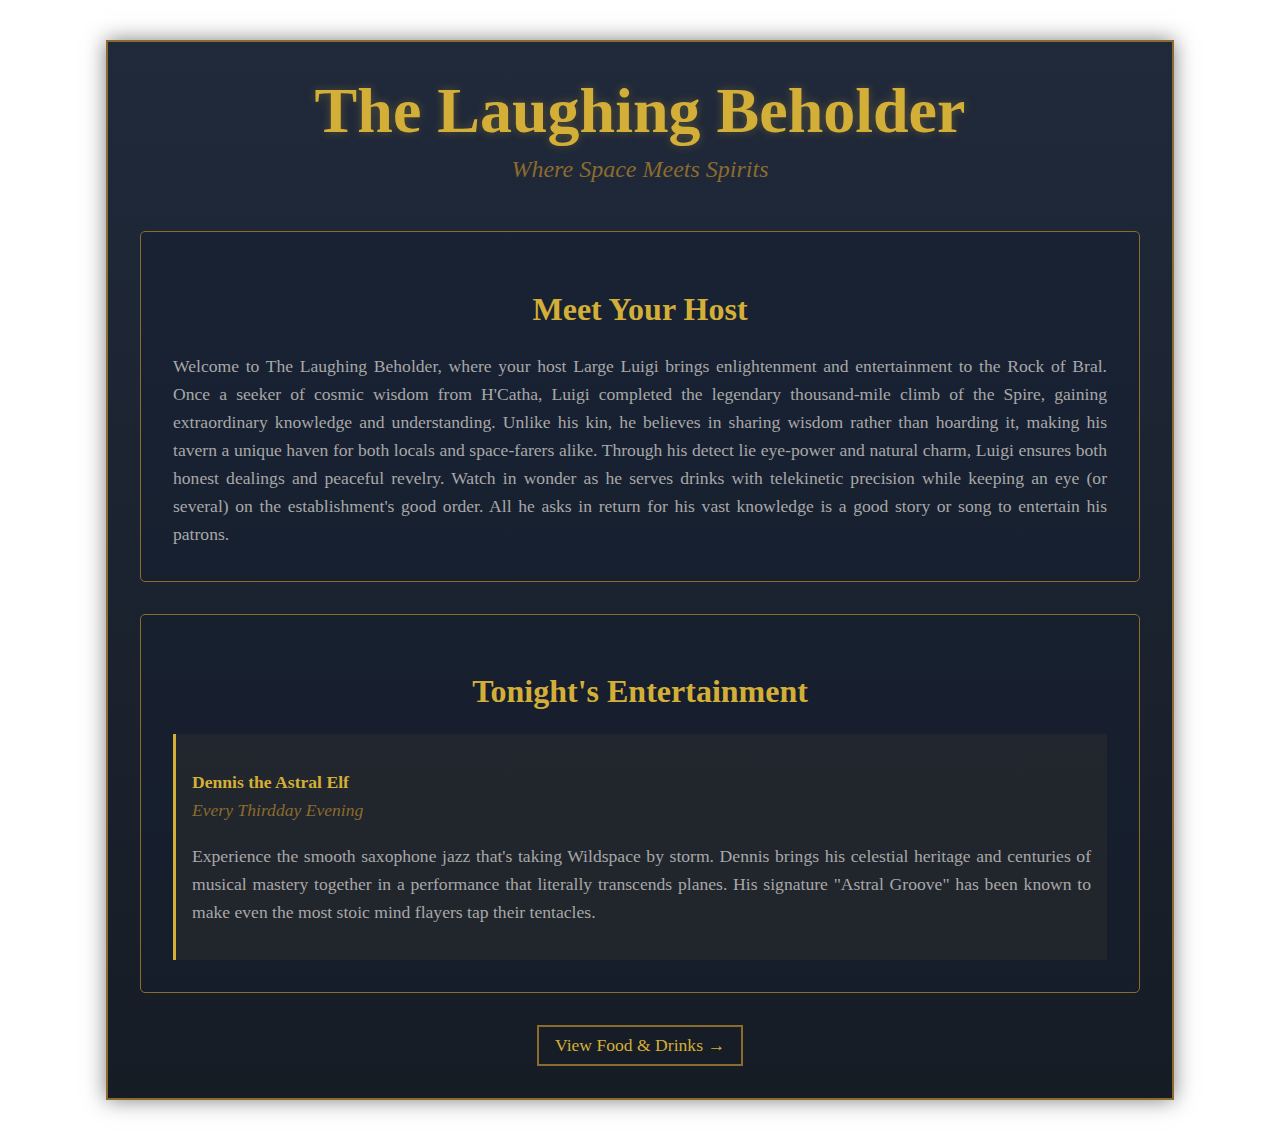
==== commit bb781db5: "Update index.html" ====
--- a/index.html
+++ b/index.html
@@ -37,7 +37,7 @@
       </section>
 
       <div class="nav-buttons">
-        <button class="nav-button">View Food & Drinks →</button>
+        <button class="nav-button" onclick="window.location.href='drinks.html'">View Food & Drinks →</button>
       </div>
     </div>
   </div>
--- a/styles.css
+++ b/styles.css
@@ -0,0 +1,162 @@
+  <style>
+    @import url('https://fonts.googleapis.com/css2?family=UnifrakturMaguntia&family=Crimson+Text:ital,wght@0,400;0,600;1,400&display=swap');
+
+    /* Base Styles */
+    body {
+      background-color: #0a1019;
+      color: #d4d4d4;
+      font-family: 'Crimson Text', serif;
+      margin: 0;
+      padding: 0;
+      min-height: 100vh;
+      background-image: 
+        radial-gradient(circle at 10% 20%, rgba(255, 255, 255, 0.03) 1px, transparent 1px),
+        radial-gradient(circle at 90% 60%, rgba(255, 255, 255, 0.03) 1px, transparent 1px),
+        radial-gradient(circle at 40% 80%, rgba(255, 255, 255, 0.03) 1px, transparent 1px);
+      background-size: 100px 100px;
+    }
+
+    /* Page Structure */
+    .page {
+      min-height: 100vh;
+      display: flex;
+      flex-direction: column;
+      padding: 2rem;
+    }
+
+    .content-container {
+      max-width: 1000px;
+      margin: 0 auto;
+      padding: 2rem;
+      background: linear-gradient(to bottom, rgba(20, 30, 48, 0.95), rgba(10, 16, 25, 0.95));
+      border: 2px solid #8b6b2e;
+      position: relative;
+      box-shadow: 0 0 20px rgba(0,0,0,0.5);
+      flex-grow: 1;
+    }
+
+    /* Decorative Elements */
+    .corner-decoration {
+      position: absolute;
+      width: 100px;
+      height: 100px;
+      border: 2px solid #8b6b2e;
+      opacity: 0.8;
+    }
+
+    .top-left {
+      top: -2px;
+      left: -2px;
+      border-right: none;
+      border-bottom: none;
+    }
+
+    .top-right {
+      top: -2px;
+      right: -2px;
+      border-left: none;
+      border-bottom: none;
+    }
+
+    .bottom-left {
+      bottom: -2px;
+      left: -2px;
+      border-right: none;
+      border-top: none;
+    }
+
+    .bottom-right {
+      bottom: -2px;
+      right: -2px;
+      border-left: none;
+      border-top: none;
+    }
+
+    /* Header Styles */
+    .header {
+      text-align: center;
+      margin-bottom: 3rem;
+      position: relative;
+    }
+
+    .title {
+      font-family: 'UnifrakturMaguntia', cursive;
+      font-size: 4rem;
+      color: #d4af37;
+      margin: 0;
+      text-shadow: 0 0 10px rgba(212, 175, 55, 0.3);
+    }
+
+    .subtitle {
+      font-style: italic;
+      color: #8b6b2e;
+      font-size: 1.5rem;
+      margin-top: 0.5rem;
+    }
+
+    /* Section Styles */
+    .section {
+      margin: 2rem 0;
+      padding: 2rem;
+      background: rgba(20, 30, 48, 0.5);
+      border: 1px solid #8b6b2e;
+      border-radius: 5px;
+    }
+
+    .section-title {
+      font-family: 'UnifrakturMaguntia', cursive;
+      color: #d4af37;
+      font-size: 2rem;
+      margin-bottom: 1.5rem;
+      text-align: center;
+    }
+
+    .section-content {
+      color: #a8a8a8;
+      font-size: 1.1rem;
+      line-height: 1.6;
+      text-align: justify;
+    }
+
+    /* Navigation */
+    .nav-buttons {
+      display: flex;
+      justify-content: center;
+      gap: 1rem;
+      margin-top: 2rem;
+    }
+
+    .nav-button {
+      background: transparent;
+      border: 2px solid #8b6b2e;
+      color: #d4af37;
+      padding: 0.5rem 1rem;
+      font-family: 'Crimson Text', serif;
+      font-size: 1.1rem;
+      cursor: pointer;
+      transition: all 0.3s ease;
+    }
+
+    .nav-button:hover {
+      background: rgba(139, 107, 46, 0.2);
+      text-shadow: 0 0 5px #d4af37;
+    }
+
+    /* Entertainment Schedule */
+    .performance-details {
+      background: rgba(139, 107, 46, 0.1);
+      padding: 1rem;
+      margin-top: 1rem;
+      border-left: 3px solid #d4af37;
+    }
+
+    .performer {
+      color: #d4af37;
+      font-weight: 600;
+    }
+
+    .performance-time {
+      color: #8b6b2e;
+      font-style: italic;
+    }
+  </style>
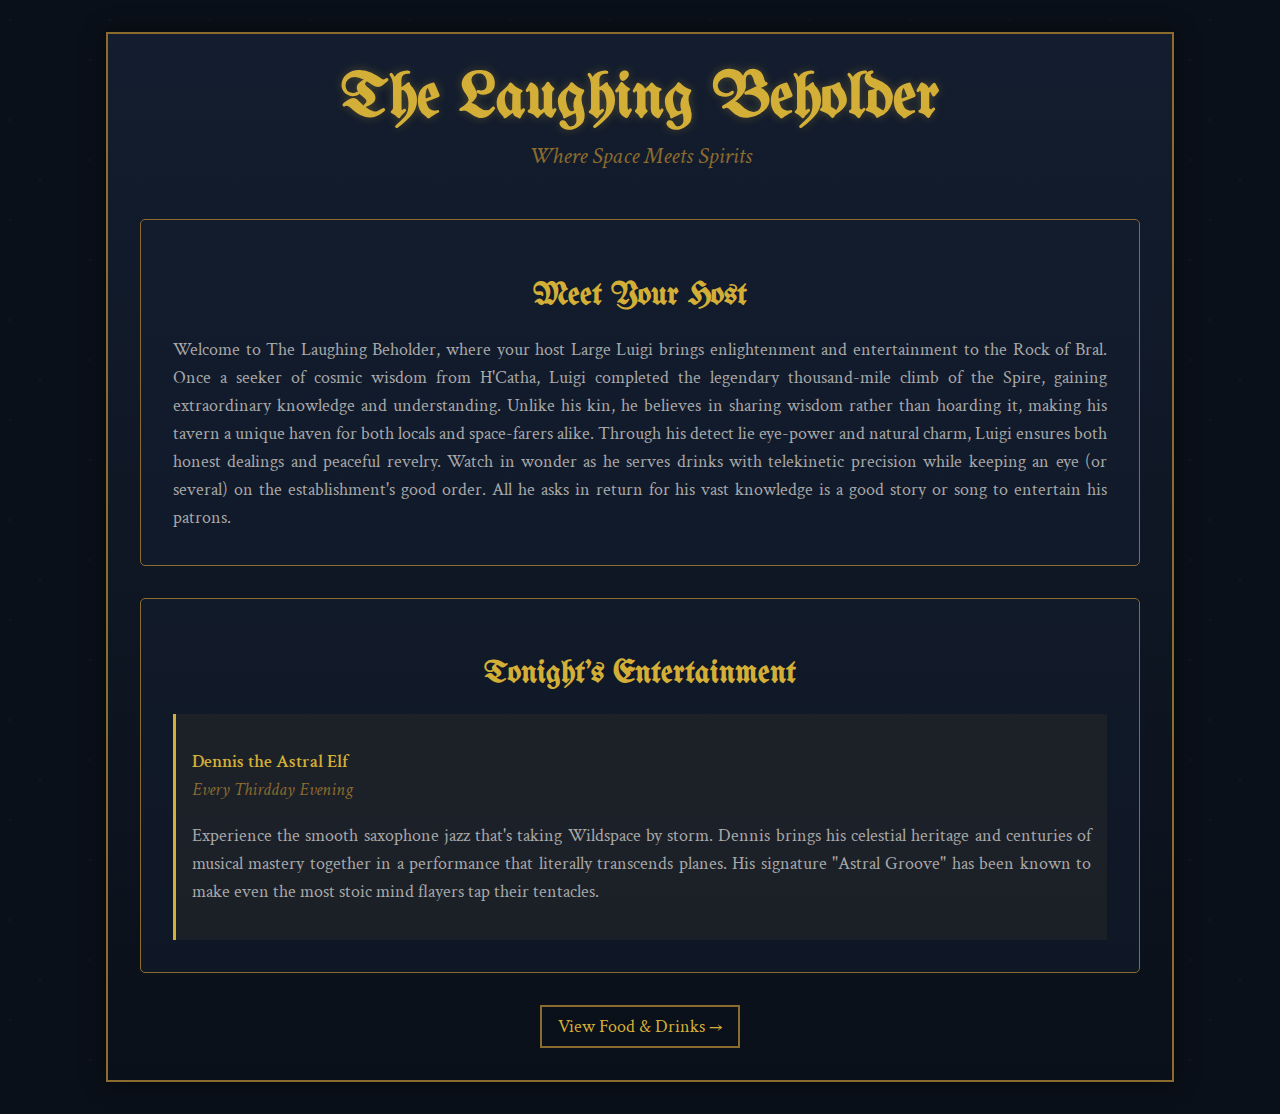
==== commit 8ba1a84c: "Update index.html" ====
--- a/index.html
+++ b/index.html
@@ -1,7 +1,171 @@
 <!DOCTYPE html>
-<html>
+<html lang="en">
 <head>
-<link rel="stylesheet" href="styles.css">
+    <meta charset="UTF-8">
+    <meta name="viewport" content="width=device-width, initial-scale=1.0">
+    <title>Your Page Title</title>
+    <style>
+        @import url('https://fonts.googleapis.com/css2?family=UnifrakturMaguntia&family=Crimson+Text:ital,wght@0,400;0,600;1,400&display=swap');
+
+        /* Base Styles */
+        body {
+            background-color: #0a1019;
+            color: #d4d4d4;
+            font-family: 'Crimson Text', serif;
+            margin: 0;
+            padding: 0;
+            min-height: 100vh;
+            background-image: 
+                radial-gradient(circle at 10% 20%, rgba(255, 255, 255, 0.03) 1px, transparent 1px),
+                radial-gradient(circle at 90% 60%, rgba(255, 255, 255, 0.03) 1px, transparent 1px),
+                radial-gradient(circle at 40% 80%, rgba(255, 255, 255, 0.03) 1px, transparent 1px);
+            background-size: 100px 100px;
+        }
+
+        /* Page Structure */
+        .page {
+            min-height: 100vh;
+            display: flex;
+            flex-direction: column;
+            padding: 2rem;
+        }
+
+        .content-container {
+            max-width: 1000px;
+            margin: 0 auto;
+            padding: 2rem;
+            background: linear-gradient(to bottom, rgba(20, 30, 48, 0.95), rgba(10, 16, 25, 0.95));
+            border: 2px solid #8b6b2e;
+            position: relative;
+            box-shadow: 0 0 20px rgba(0, 0, 0, 0.5);
+            flex-grow: 1;
+        }
+
+        /* Decorative Elements */
+        .corner-decoration {
+            position: absolute;
+            width: 100px;
+            height: 100px;
+            border: 2px solid #8b6b2e;
+            opacity: 0.8;
+        }
+
+        .top-left {
+            top: -2px;
+            left: -2px;
+            border-right: none;
+            border-bottom: none;
+        }
+
+        .top-right {
+            top: -2px;
+            right: -2px;
+            border-left: none;
+            border-bottom: none;
+        }
+
+        .bottom-left {
+            bottom: -2px;
+            left: -2px;
+            border-right: none;
+            border-top: none;
+        }
+
+        .bottom-right {
+            bottom: -2px;
+            right: -2px;
+            border-left: none;
+            border-top: none;
+        }
+
+        /* Header Styles */
+        .header {
+            text-align: center;
+            margin-bottom: 3rem;
+            position: relative;
+        }
+
+        .title {
+            font-family: 'UnifrakturMaguntia', cursive;
+            font-size: 4rem;
+            color: #d4af37;
+            margin: 0;
+            text-shadow: 0 0 10px rgba(212, 175, 55, 0.3);
+        }
+
+        .subtitle {
+            font-style: italic;
+            color: #8b6b2e;
+            font-size: 1.5rem;
+            margin-top: 0.5rem;
+        }
+
+        /* Section Styles */
+        .section {
+            margin: 2rem 0;
+            padding: 2rem;
+            background: rgba(20, 30, 48, 0.5);
+            border: 1px solid #8b6b2e;
+            border-radius: 5px;
+        }
+
+        .section-title {
+            font-family: 'UnifrakturMaguntia', cursive;
+            color: #d4af37;
+            font-size: 2rem;
+            margin-bottom: 1.5rem;
+            text-align: center;
+        }
+
+        .section-content {
+            color: #a8a8a8;
+            font-size: 1.1rem;
+            line-height: 1.6;
+            text-align: justify;
+        }
+
+        /* Navigation */
+        .nav-buttons {
+            display: flex;
+            justify-content: center;
+            gap: 1rem;
+            margin-top: 2rem;
+        }
+
+        .nav-button {
+            background: transparent;
+            border: 2px solid #8b6b2e;
+            color: #d4af37;
+            padding: 0.5rem 1rem;
+            font-family: 'Crimson Text', serif;
+            font-size: 1.1rem;
+            cursor: pointer;
+            transition: all 0.3s ease;
+        }
+
+        .nav-button:hover {
+            background: rgba(139, 107, 46, 0.2);
+            text-shadow: 0 0 5px #d4af37;
+        }
+
+        /* Entertainment Schedule */
+        .performance-details {
+            background: rgba(139, 107, 46, 0.1);
+            padding: 1rem;
+            margin-top: 1rem;
+            border-left: 3px solid #d4af37;
+        }
+
+        .performer {
+            color: #d4af37;
+            font-weight: 600;
+        }
+
+        .performance-time {
+            color: #8b6b2e;
+            font-style: italic;
+        }
+    </style>
 </head>
 <body>
   <div class="page">
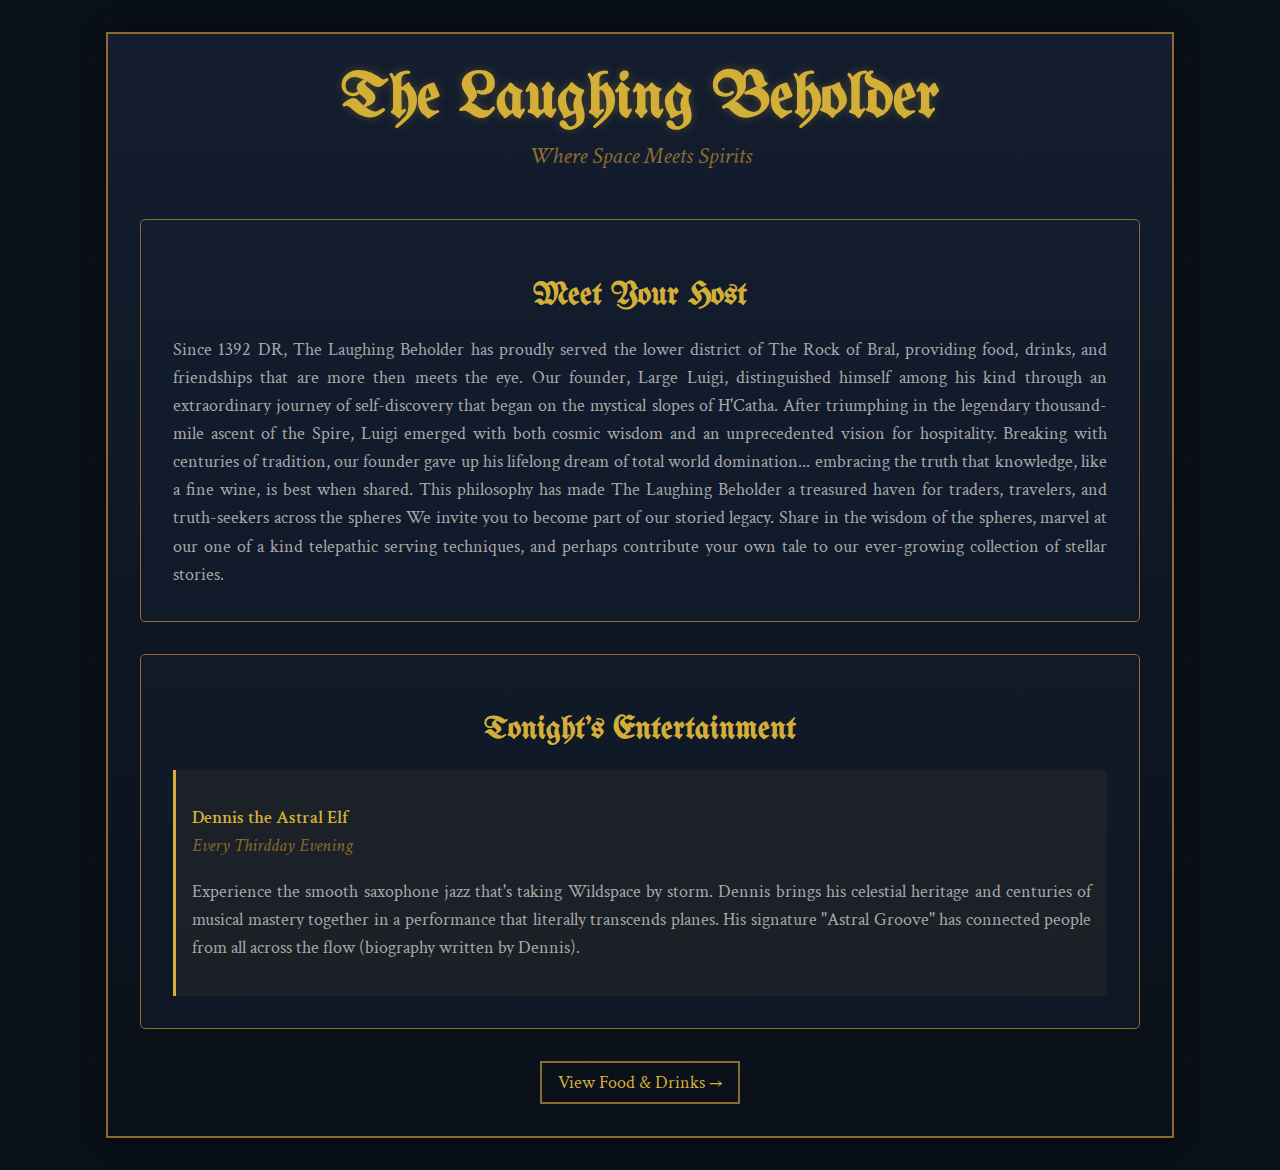
==== commit c42994c3: "Update index.html" ====
--- a/index.html
+++ b/index.html
@@ -183,9 +183,11 @@
       <section class="section">
         <h2 class="section-title">Meet Your Host</h2>
         <div class="section-content">
-          Welcome to The Laughing Beholder, where your host Large Luigi brings enlightenment and entertainment to the Rock of Bral. Once a seeker of cosmic wisdom from H'Catha, Luigi completed the legendary thousand-mile climb of the Spire, gaining extraordinary knowledge and understanding. Unlike his kin, he believes in sharing wisdom rather than hoarding it, making his tavern a unique haven for both locals and space-farers alike.
-
-          Through his detect lie eye-power and natural charm, Luigi ensures both honest dealings and peaceful revelry. Watch in wonder as he serves drinks with telekinetic precision while keeping an eye (or several) on the establishment's good order. All he asks in return for his vast knowledge is a good story or song to entertain his patrons.
+          Since 1392 DR, The Laughing Beholder has proudly served the lower district of The Rock of Bral, providing food, drinks, and friendships that are more then meets the eye. Our founder, Large Luigi, distinguished himself among his kind through an extraordinary journey of self-discovery that began on the mystical slopes of H'Catha. After triumphing in the legendary thousand-mile ascent of the Spire, Luigi emerged with both cosmic wisdom and an unprecedented vision for hospitality.
+
+        Breaking with centuries of tradition, our founder gave up his lifelong dream of total world domination... embracing the truth that knowledge, like a fine wine, is best when shared. This philosophy has made The Laughing Beholder a treasured haven for traders, travelers, and truth-seekers across the spheres
+
+        We invite you to become part of our storied legacy. Share in the wisdom of the spheres, marvel at our one of a kind telepathic serving techniques, and perhaps contribute your own tale to our ever-growing collection of stellar stories.
         </div>
       </section>
 
@@ -195,7 +197,7 @@
           <div class="performance-details">
             <p><span class="performer">Dennis the Astral Elf</span><br>
             <span class="performance-time">Every Thirdday Evening</span></p>
-            <p>Experience the smooth saxophone jazz that's taking Wildspace by storm. Dennis brings his celestial heritage and centuries of musical mastery together in a performance that literally transcends planes. His signature "Astral Groove" has been known to make even the most stoic mind flayers tap their tentacles.</p>
+            <p>Experience the smooth saxophone jazz that's taking Wildspace by storm. Dennis brings his celestial heritage and centuries of musical mastery together in a performance that literally transcends planes. His signature "Astral Groove" has connected people from all across the flow (biography written by Dennis).</p>
           </div>
         </div>
       </section>
